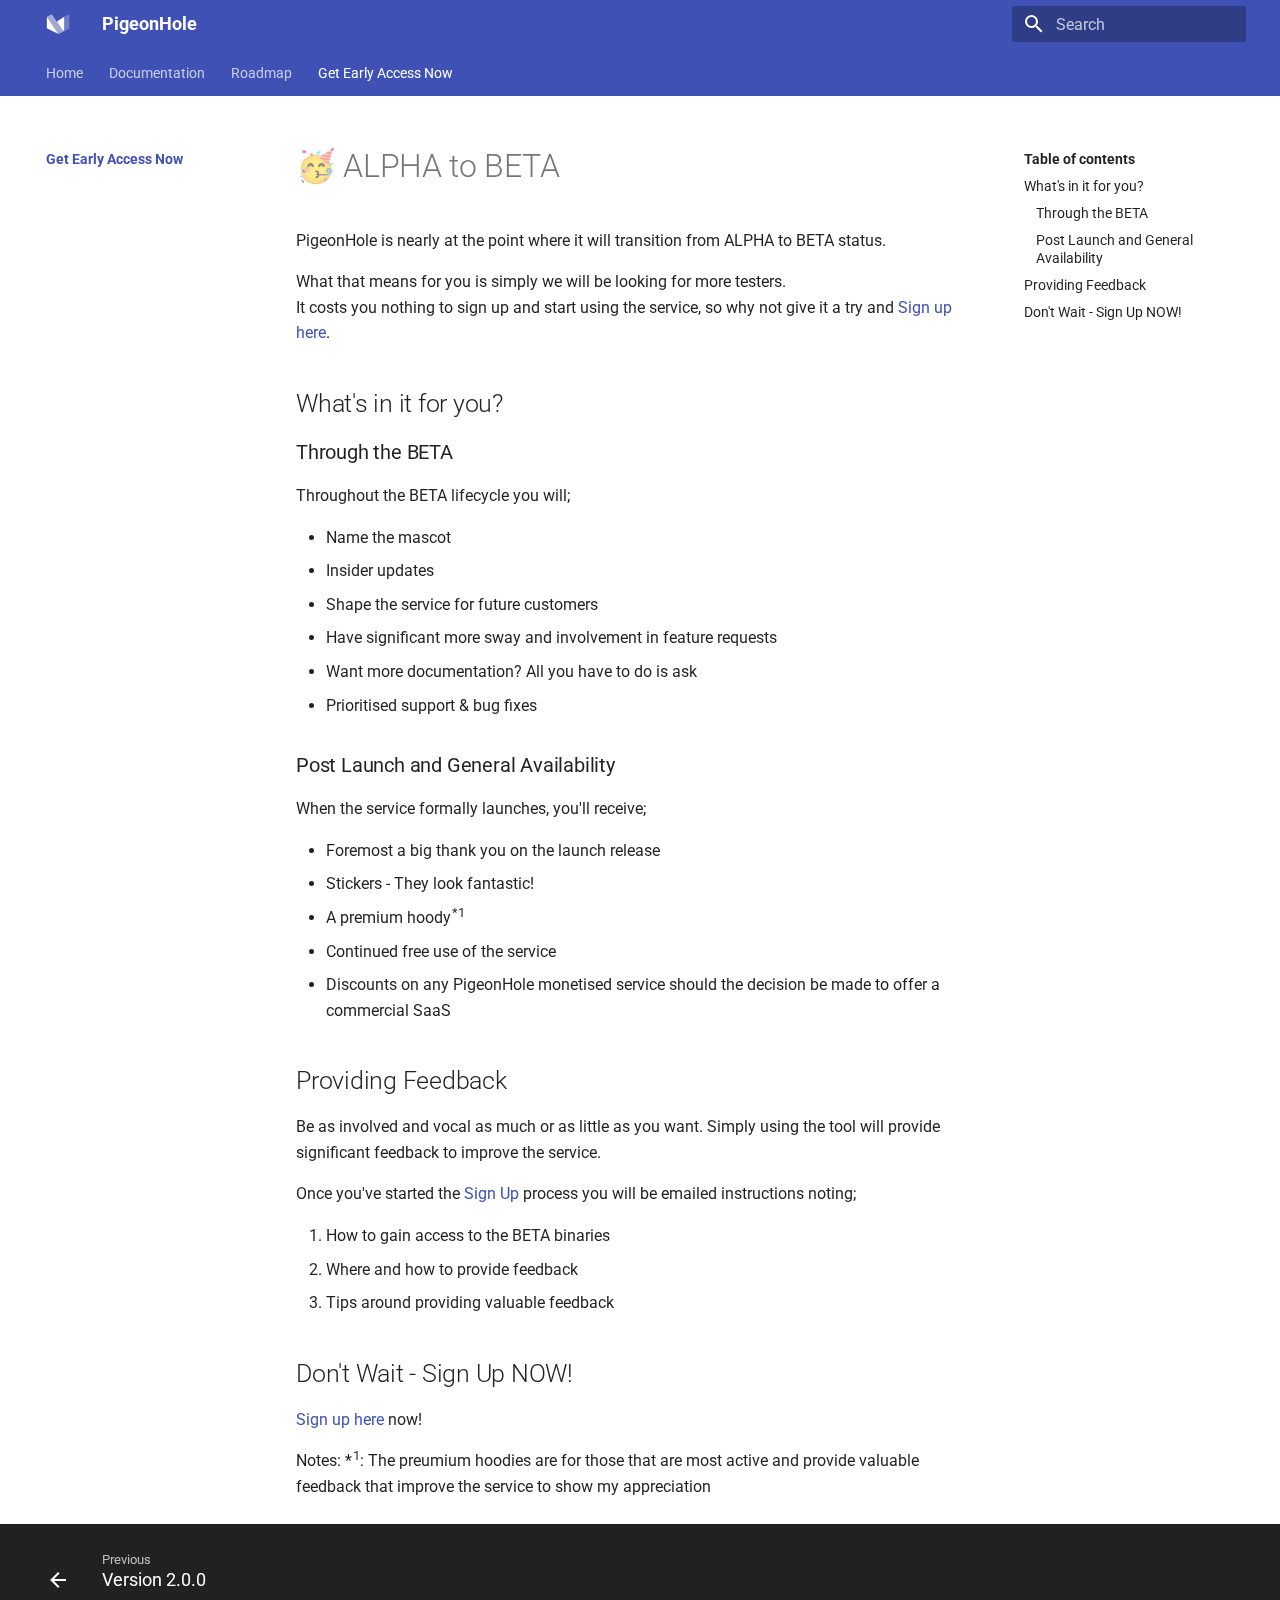
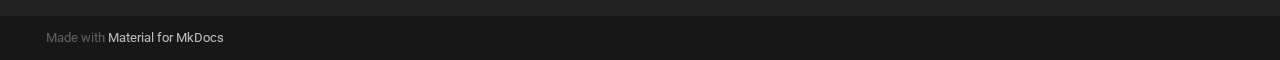
==== docs/earlyaccess/index.html @ 972019fb "make publish" ====
<!doctype html><html lang=en class=no-js> <head><link rel=stylesheet href=https://static.snoweb.io/snowebsvg/dist/css/themes-0.0.129.css><link rel=stylesheet href=https://static.snoweb.io/snowebsvg/dist/css/themesauto-0.0.129.css><meta charset=utf-8><meta name=viewport content="width=device-width,initial-scale=1"><meta name=description content="PigeonHole is a super simple cross-platform command-line tool that sends both files and stdin to your collaborators"><meta name=author content="Plane Sailing"><link href=https://test.pigeono.io/earlyaccess/ rel=canonical><link rel=icon href=../assets/favicon.png><meta name=generator content="mkdocs-1.3.0, mkdocs-material-8.3.5"><title>Get Early Access - PigeonHole</title><link rel=stylesheet href=../assets/stylesheets/main.4a0965b7.min.css><link rel=preconnect href=https://fonts.gstatic.com crossorigin><link rel=stylesheet href="https://fonts.googleapis.com/css?family=Roboto:300,300i,400,400i,700,700i%7CRoboto+Mono:400,400i,700,700i&display=fallback"><style>:root{--md-text-font:"Roboto";--md-code-font:"Roboto Mono"}</style><script>__md_scope=new URL("..",location),__md_get=(e,_=localStorage,t=__md_scope)=>JSON.parse(_.getItem(t.pathname+"."+e)),__md_set=(e,_,t=localStorage,a=__md_scope)=>{try{t.setItem(a.pathname+"."+e,JSON.stringify(_))}catch(e){}}</script><script type=text/javascript>
  window.smartlook||(function(d) {
    var o=smartlook=function(){ o.api.push(arguments)},h=d.getElementsByTagName('head')[0];
    var c=d.createElement('script');o.api=new Array();c.async=true;c.type='text/javascript';
    c.charset='utf-8';c.src='https://web-sdk.smartlook.com/recorder.js';h.appendChild(c);
    })(document);
    smartlook('init', '8b5bb633013332c08c1abd576a83f036fb7fc806', { region: 'eu' });
</script><link rel=stylesheet href=../overrides/assets/stylesheets/main.82a244a8.min.css></head> <body dir=ltr> <script>var palette=__md_get("__palette");if(palette&&"object"==typeof palette.color)for(var key of Object.keys(palette.color))document.body.setAttribute("data-md-color-"+key,palette.color[key])</script> <input class=md-toggle data-md-toggle=drawer type=checkbox id=__drawer autocomplete=off> <input class=md-toggle data-md-toggle=search type=checkbox id=__search autocomplete=off> <label class=md-overlay for=__drawer></label> <div data-md-component=skip> <a href=#alpha-to-beta class=md-skip> Skip to content </a> </div> <div data-md-component=announce> </div> <header class=md-header data-md-component=header> <nav class="md-header__inner md-grid" aria-label=Header> <a href=.. title=PigeonHole class="md-header__button md-logo" aria-label=PigeonHole data-md-component=logo> <svg xmlns=http://www.w3.org/2000/svg viewbox="0 0 89 89"> <path d=M3.136,17.387l0,42.932l42.932,21.467l-42.932,-64.399Z /> <path d=M21.91,8l42.933,64.398l-18.775,9.388l-42.932,-64.399l18.774,-9.387Z style="fill-opacity: 0.5"/> <path d=M67.535,17.387l-27.262,18.156l21.878,32.818l5.384,2.691l0,-53.665Z /> <path d=M67.535,17.387l0,53.666l18.774,-9.388l0,-53.665l-18.774,9.387Z style="fill-opacity: 0.25"/> </svg> </a> <label class="md-header__button md-icon" for=__drawer> <svg xmlns=http://www.w3.org/2000/svg viewbox="0 0 24 24"><path d="M3 6h18v2H3V6m0 5h18v2H3v-2m0 5h18v2H3v-2Z"/></svg> </label> <div class=md-header__title data-md-component=header-title> <div class=md-header__ellipsis> <div class=md-header__topic> <span class=md-ellipsis> PigeonHole </span> </div> <div class=md-header__topic data-md-component=header-topic> <span class=md-ellipsis> Get Early Access </span> </div> </div> </div> <form class=md-header__option data-md-component=palette> </form> <label class="md-header__button md-icon" for=__search> <svg xmlns=http://www.w3.org/2000/svg viewbox="0 0 24 24"><path d="M9.5 3A6.5 6.5 0 0 1 16 9.5c0 1.61-.59 3.09-1.56 4.23l.27.27h.79l5 5-1.5 1.5-5-5v-.79l-.27-.27A6.516 6.516 0 0 1 9.5 16 6.5 6.5 0 0 1 3 9.5 6.5 6.5 0 0 1 9.5 3m0 2C7 5 5 7 5 9.5S7 14 9.5 14 14 12 14 9.5 12 5 9.5 5Z"/></svg> </label> <div class=md-search data-md-component=search role=dialog> <label class=md-search__overlay for=__search></label> <div class=md-search__inner role=search> <form class=md-search__form name=search> <input type=text class=md-search__input name=query aria-label=Search placeholder=Search autocapitalize=off autocorrect=off autocomplete=off spellcheck=false data-md-component=search-query required> <label class="md-search__icon md-icon" for=__search> <svg xmlns=http://www.w3.org/2000/svg viewbox="0 0 24 24"><path d="M9.5 3A6.5 6.5 0 0 1 16 9.5c0 1.61-.59 3.09-1.56 4.23l.27.27h.79l5 5-1.5 1.5-5-5v-.79l-.27-.27A6.516 6.516 0 0 1 9.5 16 6.5 6.5 0 0 1 3 9.5 6.5 6.5 0 0 1 9.5 3m0 2C7 5 5 7 5 9.5S7 14 9.5 14 14 12 14 9.5 12 5 9.5 5Z"/></svg> <svg xmlns=http://www.w3.org/2000/svg viewbox="0 0 24 24"><path d="M20 11v2H8l5.5 5.5-1.42 1.42L4.16 12l7.92-7.92L13.5 5.5 8 11h12Z"/></svg> </label> <nav class=md-search__options aria-label=Search> <a href=javascript:void(0) class="md-search__icon md-icon" aria-label=Share data-clipboard data-clipboard-text data-md-component=search-share tabindex=-1> <svg xmlns=http://www.w3.org/2000/svg viewbox="0 0 24 24"><path d="M18 16.08c-.76 0-1.44.3-1.96.77L8.91 12.7c.05-.23.09-.46.09-.7 0-.24-.04-.47-.09-.7l7.05-4.11c.54.5 1.25.81 2.04.81a3 3 0 0 0 3-3 3 3 0 0 0-3-3 3 3 0 0 0-3 3c0 .24.04.47.09.7L8.04 9.81C7.5 9.31 6.79 9 6 9a3 3 0 0 0-3 3 3 3 0 0 0 3 3c.79 0 1.5-.31 2.04-.81l7.12 4.15c-.05.21-.08.43-.08.66 0 1.61 1.31 2.91 2.92 2.91 1.61 0 2.92-1.3 2.92-2.91A2.92 2.92 0 0 0 18 16.08Z"/></svg> </a> <button type=reset class="md-search__icon md-icon" aria-label=Clear tabindex=-1> <svg xmlns=http://www.w3.org/2000/svg viewbox="0 0 24 24"><path d="M19 6.41 17.59 5 12 10.59 6.41 5 5 6.41 10.59 12 5 17.59 6.41 19 12 13.41 17.59 19 19 17.59 13.41 12 19 6.41Z"/></svg> </button> </nav> <div class=md-search__suggest data-md-component=search-suggest></div> </form> <div class=md-search__output> <div class=md-search__scrollwrap data-md-scrollfix> <div class=md-search-result data-md-component=search-result> <div class=md-search-result__meta> Initializing search </div> <ol class=md-search-result__list></ol> </div> </div> </div> </div> </div> </nav> </header> <div class=md-container data-md-component=container> <nav class=md-tabs aria-label=Tabs data-md-component=tabs> <div class="md-tabs__inner md-grid"> <ul class=md-tabs__list> <li class=md-tabs__item> <a href=.. class=md-tabs__link> Home </a> </li> <li class=md-tabs__item> <a href=../documentation/quick-start/ class=md-tabs__link> Documentation </a> </li> <li class=md-tabs__item> <a href=../roadmap/v1/ class=md-tabs__link> Roadmap </a> </li> <li class=md-tabs__item> <a href=./ class="md-tabs__link md-tabs__link--active"> Get Early Access Now </a> </li> </ul> </div> </nav> <main class=md-main data-md-component=main> <div class="md-main__inner md-grid"> <div class="md-sidebar md-sidebar--primary" data-md-component=sidebar data-md-type=navigation> <div class=md-sidebar__scrollwrap> <div class=md-sidebar__inner> <nav class="md-nav md-nav--primary md-nav--lifted" aria-label=Navigation data-md-level=0> <label class=md-nav__title for=__drawer> <a href=.. title=PigeonHole class="md-nav__button md-logo" aria-label=PigeonHole data-md-component=logo> <svg xmlns=http://www.w3.org/2000/svg viewbox="0 0 89 89"> <path d=M3.136,17.387l0,42.932l42.932,21.467l-42.932,-64.399Z /> <path d=M21.91,8l42.933,64.398l-18.775,9.388l-42.932,-64.399l18.774,-9.387Z style="fill-opacity: 0.5"/> <path d=M67.535,17.387l-27.262,18.156l21.878,32.818l5.384,2.691l0,-53.665Z /> <path d=M67.535,17.387l0,53.666l18.774,-9.388l0,-53.665l-18.774,9.387Z style="fill-opacity: 0.25"/> </svg> </a> PigeonHole </label> <ul class=md-nav__list data-md-scrollfix> <li class=md-nav__item> <a href=.. class=md-nav__link> Home </a> </li> <li class="md-nav__item md-nav__item--nested"> <input class="md-nav__toggle md-toggle" data-md-toggle=__nav_2 type=checkbox id=__nav_2> <label class=md-nav__link for=__nav_2> Documentation <span class="md-nav__icon md-icon"></span> </label> <nav class=md-nav aria-label=Documentation data-md-level=1> <label class=md-nav__title for=__nav_2> <span class="md-nav__icon md-icon"></span> Documentation </label> <ul class=md-nav__list data-md-scrollfix> <li class=md-nav__item> <a href=../documentation/quick-start/ class=md-nav__link> Quick Start & Install </a> </li> <li class="md-nav__item md-nav__item--section md-nav__item--nested"> <input class="md-nav__toggle md-toggle" data-md-toggle=__nav_2_2 type=checkbox id=__nav_2_2> <label class=md-nav__link for=__nav_2_2> Configuration <span class="md-nav__icon md-icon"></span> </label> <nav class=md-nav aria-label=Configuration data-md-level=2> <label class=md-nav__title for=__nav_2_2> <span class="md-nav__icon md-icon"></span> Configuration </label> <ul class=md-nav__list data-md-scrollfix> <li class=md-nav__item> <a href=../documentation/configuration/overview/ class=md-nav__link> Overview </a> </li> </ul> </nav> </li> <li class="md-nav__item md-nav__item--section md-nav__item--nested"> <input class="md-nav__toggle md-toggle" data-md-toggle=__nav_2_3 type=checkbox id=__nav_2_3> <label class=md-nav__link for=__nav_2_3> Security <span class="md-nav__icon md-icon"></span> </label> <nav class=md-nav aria-label=Security data-md-level=2> <label class=md-nav__title for=__nav_2_3> <span class="md-nav__icon md-icon"></span> Security </label> <ul class=md-nav__list data-md-scrollfix> <li class=md-nav__item> <a href=../security/ class=md-nav__link> Security Architecture </a> </li> <li class=md-nav__item> <a href=../documentation/configuration/authentication/ class=md-nav__link> Authentication </a> </li> </ul> </nav> </li> </ul> </nav> </li> <li class="md-nav__item md-nav__item--nested"> <input class="md-nav__toggle md-toggle" data-md-toggle=__nav_3 type=checkbox id=__nav_3> <label class=md-nav__link for=__nav_3> Roadmap <span class="md-nav__icon md-icon"></span> </label> <nav class=md-nav aria-label=Roadmap data-md-level=1> <label class=md-nav__title for=__nav_3> <span class="md-nav__icon md-icon"></span> Roadmap </label> <ul class=md-nav__list data-md-scrollfix> <li class=md-nav__item> <a href=../roadmap/v1/ class=md-nav__link> Version 1.0.0 </a> </li> <li class=md-nav__item> <a href=../roadmap/v2/ class=md-nav__link> Version 2.0.0 </a> </li> </ul> </nav> </li> <li class="md-nav__item md-nav__item--active md-nav__item--nested"> <input class="md-nav__toggle md-toggle" data-md-toggle=__nav_4 type=checkbox id=__nav_4 checked> <div class="md-nav__link md-nav__link--index md-nav__link--active"> <a href=./ >Get Early Access Now</a> </div> <nav class=md-nav aria-label="Get Early Access Now" data-md-level=1> <label class=md-nav__title for=__nav_4> <span class="md-nav__icon md-icon"></span> Get Early Access Now </label> <ul class=md-nav__list data-md-scrollfix> </ul> </nav> </li> </ul> </nav> </div> </div> </div> <div class="md-sidebar md-sidebar--secondary" data-md-component=sidebar data-md-type=toc> <div class=md-sidebar__scrollwrap> <div class=md-sidebar__inner> <nav class="md-nav md-nav--secondary" aria-label="Table of contents"> <label class=md-nav__title for=__toc> <span class="md-nav__icon md-icon"></span> Table of contents </label> <ul class=md-nav__list data-md-component=toc data-md-scrollfix> <li class=md-nav__item> <a href=#whats-in-it-for-you class=md-nav__link> What's in it for you? </a> <nav class=md-nav aria-label="What's in it for you?"> <ul class=md-nav__list> <li class=md-nav__item> <a href=#through-the-beta class=md-nav__link> Through the BETA </a> </li> <li class=md-nav__item> <a href=#post-launch-and-general-availability class=md-nav__link> Post Launch and General Availability </a> </li> </ul> </nav> </li> <li class=md-nav__item> <a href=#providing-feedback class=md-nav__link> Providing Feedback </a> </li> <li class=md-nav__item> <a href=#dont-wait-sign-up-now class=md-nav__link> Don't Wait - Sign Up NOW! </a> </li> </ul> </nav> </div> </div> </div> <div class=md-content data-md-component=content> <article class="md-content__inner md-typeset"> <h1 id=alpha-to-beta>🥳 ALPHA to BETA<a class=headerlink href=#alpha-to-beta title="Permanent link">&para;</a></h1> <p>PigeonHole is nearly at the point where it will transition from ALPHA to BETA status.</p> <p>What that means for you is simply we will be looking for more testers. <br> It costs you nothing to sign up and start using the service, so why not give it a try and <a href=/earlyaccess/signup>Sign up here</a>.</p> <h2 id=whats-in-it-for-you>What's in it for you?<a class=headerlink href=#whats-in-it-for-you title="Permanent link">&para;</a></h2> <h3 id=through-the-beta>Through the BETA<a class=headerlink href=#through-the-beta title="Permanent link">&para;</a></h3> <p>Throughout the BETA lifecycle you will;</p> <ul> <li>Name the mascot</li> <li>Insider updates</li> <li>Shape the service for future customers</li> <li>Have significant more sway and involvement in feature requests</li> <li>Want more documentation? All you have to do is ask</li> <li>Prioritised support &amp; bug fixes</li> </ul> <h3 id=post-launch-and-general-availability>Post Launch and General Availability<a class=headerlink href=#post-launch-and-general-availability title="Permanent link">&para;</a></h3> <p>When the service formally launches, you'll receive;</p> <ul> <li>Foremost a big thank you on the launch release</li> <li>Stickers - They look fantastic!</li> <li>A premium hoody<sup>*1</sup></li> <li>Continued free use of the service</li> <li>Discounts on any PigeonHole monetised service should the decision be made to offer a commercial SaaS</li> </ul> <h2 id=providing-feedback>Providing Feedback<a class=headerlink href=#providing-feedback title="Permanent link">&para;</a></h2> <p>Be as involved and vocal as much or as little as you want. Simply using the tool will provide significant feedback to improve the service.</p> <p>Once you've started the <a href=/earlyaccess/signup>Sign Up</a> process you will be emailed instructions noting;</p> <ol> <li>How to gain access to the BETA binaries</li> <li>Where and how to provide feedback</li> <li>Tips around providing valuable feedback</li> </ol> <h2 id=dont-wait-sign-up-now>Don't Wait - Sign Up NOW!<a class=headerlink href=#dont-wait-sign-up-now title="Permanent link">&para;</a></h2> <p><a href=/earlyaccess/signup>Sign up here</a> now!</p> <p>Notes: *<sup>1</sup>: The preumium hoodies are for those that are most active and provide valuable feedback that improve the service to show my appreciation</p> </article> </div> </div> <a href=# class="md-top md-icon" data-md-component=top hidden> <svg xmlns=http://www.w3.org/2000/svg viewbox="0 0 24 24"><path d="M13 20h-2V8l-5.5 5.5-1.42-1.42L12 4.16l7.92 7.92-1.42 1.42L13 8v12Z"/></svg> Back to top </a> </main> <footer class=md-footer> <nav class="md-footer__inner md-grid" aria-label=Footer> <a href=../roadmap/v2/ class="md-footer__link md-footer__link--prev" aria-label="Previous: Version 2.0.0" rel=prev> <div class="md-footer__button md-icon"> <svg xmlns=http://www.w3.org/2000/svg viewbox="0 0 24 24"><path d="M20 11v2H8l5.5 5.5-1.42 1.42L4.16 12l7.92-7.92L13.5 5.5 8 11h12Z"/></svg> </div> <div class=md-footer__title> <div class=md-ellipsis> <span class=md-footer__direction> Previous </span> Version 2.0.0 </div> </div> </a> </nav> <div class="md-footer-meta md-typeset"> <div class="md-footer-meta__inner md-grid"> <div class=md-copyright> Made with <a href=https://squidfunk.github.io/mkdocs-material/ target=_blank rel=noopener> Material for MkDocs </a> </div> </div> </div> </footer> </div> <div class=md-dialog data-md-component=dialog> <div class="md-dialog__inner md-typeset"></div> </div> <script id=__config type=application/json>{"base": "..", "features": ["content.code.annotate", "content.tooltips", "navigation.indexes", "navigation.sections", "navigation.tabs", "navigation.top", "navigation.tracking", "search.highlight", "search.share", "search.suggest", "toc.follow"], "search": "../assets/javascripts/workers/search.85cb4492.min.js", "translations": {"clipboard.copied": "Copied to clipboard", "clipboard.copy": "Copy to clipboard", "search.config.lang": "en", "search.config.pipeline": "trimmer, stopWordFilter", "search.config.separator": "[\\s\\-]+", "search.placeholder": "Search", "search.result.more.one": "1 more on this page", "search.result.more.other": "# more on this page", "search.result.none": "No matching documents", "search.result.one": "1 matching document", "search.result.other": "# matching documents", "search.result.placeholder": "Type to start searching", "search.result.term.missing": "Missing", "select.version.title": "Select version"}}</script> <script src=../assets/javascripts/bundle.431f3d41.min.js></script> <script src=../overrides/assets/javascripts/bundle.1ff6d521.min.js></script> </body> </html>
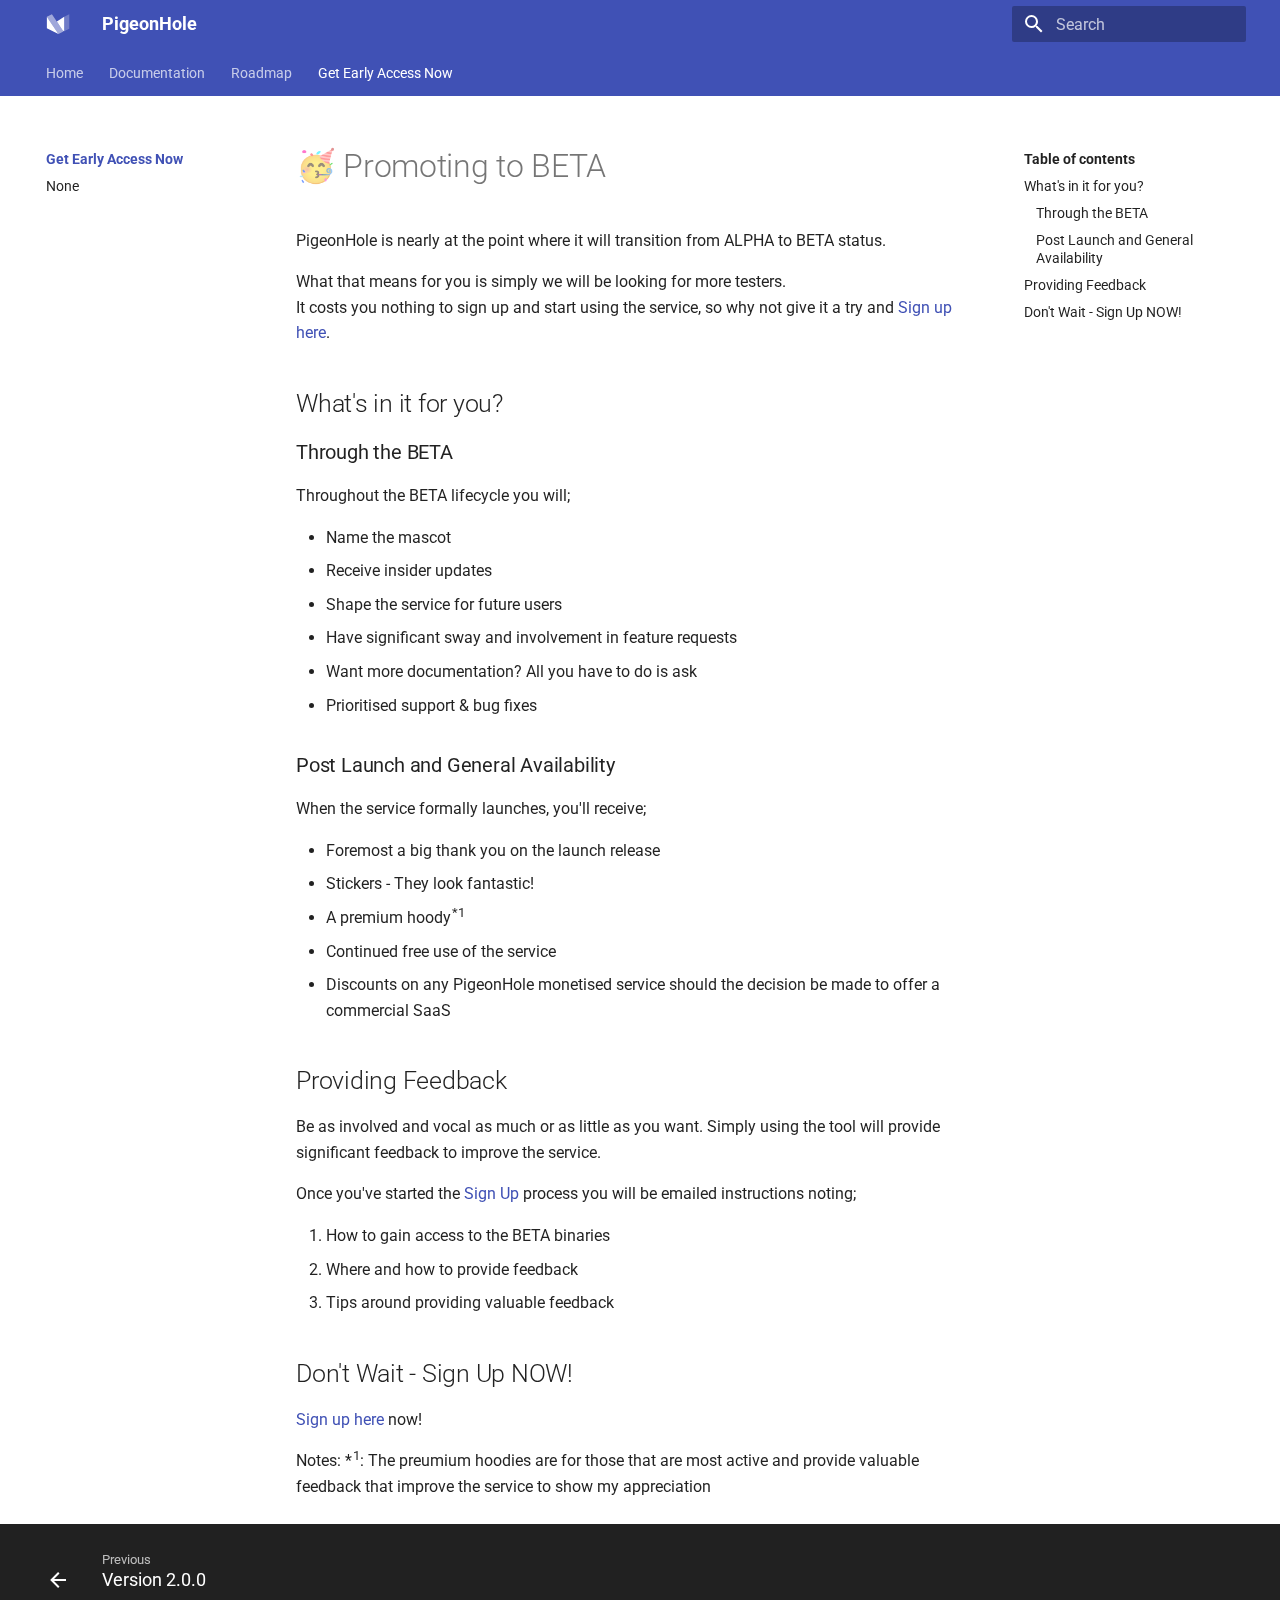
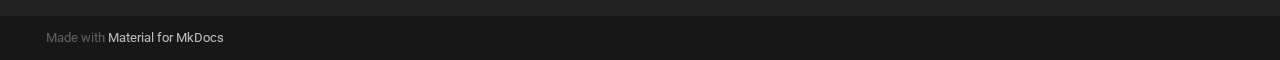
==== commit 255f5feb: "make publish" ====
--- a/docs/earlyaccess/index.html
+++ b/docs/earlyaccess/index.html
@@ -5,4 +5,4 @@
     c.charset='utf-8';c.src='https://web-sdk.smartlook.com/recorder.js';h.appendChild(c);
     })(document);
     smartlook('init', '8b5bb633013332c08c1abd576a83f036fb7fc806', { region: 'eu' });
-</script><link rel=stylesheet href=../overrides/assets/stylesheets/main.82a244a8.min.css></head> <body dir=ltr> <script>var palette=__md_get("__palette");if(palette&&"object"==typeof palette.color)for(var key of Object.keys(palette.color))document.body.setAttribute("data-md-color-"+key,palette.color[key])</script> <input class=md-toggle data-md-toggle=drawer type=checkbox id=__drawer autocomplete=off> <input class=md-toggle data-md-toggle=search type=checkbox id=__search autocomplete=off> <label class=md-overlay for=__drawer></label> <div data-md-component=skip> <a href=#alpha-to-beta class=md-skip> Skip to content </a> </div> <div data-md-component=announce> </div> <header class=md-header data-md-component=header> <nav class="md-header__inner md-grid" aria-label=Header> <a href=.. title=PigeonHole class="md-header__button md-logo" aria-label=PigeonHole data-md-component=logo> <svg xmlns=http://www.w3.org/2000/svg viewbox="0 0 89 89"> <path d=M3.136,17.387l0,42.932l42.932,21.467l-42.932,-64.399Z /> <path d=M21.91,8l42.933,64.398l-18.775,9.388l-42.932,-64.399l18.774,-9.387Z style="fill-opacity: 0.5"/> <path d=M67.535,17.387l-27.262,18.156l21.878,32.818l5.384,2.691l0,-53.665Z /> <path d=M67.535,17.387l0,53.666l18.774,-9.388l0,-53.665l-18.774,9.387Z style="fill-opacity: 0.25"/> </svg> </a> <label class="md-header__button md-icon" for=__drawer> <svg xmlns=http://www.w3.org/2000/svg viewbox="0 0 24 24"><path d="M3 6h18v2H3V6m0 5h18v2H3v-2m0 5h18v2H3v-2Z"/></svg> </label> <div class=md-header__title data-md-component=header-title> <div class=md-header__ellipsis> <div class=md-header__topic> <span class=md-ellipsis> PigeonHole </span> </div> <div class=md-header__topic data-md-component=header-topic> <span class=md-ellipsis> Get Early Access </span> </div> </div> </div> <form class=md-header__option data-md-component=palette> </form> <label class="md-header__button md-icon" for=__search> <svg xmlns=http://www.w3.org/2000/svg viewbox="0 0 24 24"><path d="M9.5 3A6.5 6.5 0 0 1 16 9.5c0 1.61-.59 3.09-1.56 4.23l.27.27h.79l5 5-1.5 1.5-5-5v-.79l-.27-.27A6.516 6.516 0 0 1 9.5 16 6.5 6.5 0 0 1 3 9.5 6.5 6.5 0 0 1 9.5 3m0 2C7 5 5 7 5 9.5S7 14 9.5 14 14 12 14 9.5 12 5 9.5 5Z"/></svg> </label> <div class=md-search data-md-component=search role=dialog> <label class=md-search__overlay for=__search></label> <div class=md-search__inner role=search> <form class=md-search__form name=search> <input type=text class=md-search__input name=query aria-label=Search placeholder=Search autocapitalize=off autocorrect=off autocomplete=off spellcheck=false data-md-component=search-query required> <label class="md-search__icon md-icon" for=__search> <svg xmlns=http://www.w3.org/2000/svg viewbox="0 0 24 24"><path d="M9.5 3A6.5 6.5 0 0 1 16 9.5c0 1.61-.59 3.09-1.56 4.23l.27.27h.79l5 5-1.5 1.5-5-5v-.79l-.27-.27A6.516 6.516 0 0 1 9.5 16 6.5 6.5 0 0 1 3 9.5 6.5 6.5 0 0 1 9.5 3m0 2C7 5 5 7 5 9.5S7 14 9.5 14 14 12 14 9.5 12 5 9.5 5Z"/></svg> <svg xmlns=http://www.w3.org/2000/svg viewbox="0 0 24 24"><path d="M20 11v2H8l5.5 5.5-1.42 1.42L4.16 12l7.92-7.92L13.5 5.5 8 11h12Z"/></svg> </label> <nav class=md-search__options aria-label=Search> <a href=javascript:void(0) class="md-search__icon md-icon" aria-label=Share data-clipboard data-clipboard-text data-md-component=search-share tabindex=-1> <svg xmlns=http://www.w3.org/2000/svg viewbox="0 0 24 24"><path d="M18 16.08c-.76 0-1.44.3-1.96.77L8.91 12.7c.05-.23.09-.46.09-.7 0-.24-.04-.47-.09-.7l7.05-4.11c.54.5 1.25.81 2.04.81a3 3 0 0 0 3-3 3 3 0 0 0-3-3 3 3 0 0 0-3 3c0 .24.04.47.09.7L8.04 9.81C7.5 9.31 6.79 9 6 9a3 3 0 0 0-3 3 3 3 0 0 0 3 3c.79 0 1.5-.31 2.04-.81l7.12 4.15c-.05.21-.08.43-.08.66 0 1.61 1.31 2.91 2.92 2.91 1.61 0 2.92-1.3 2.92-2.91A2.92 2.92 0 0 0 18 16.08Z"/></svg> </a> <button type=reset class="md-search__icon md-icon" aria-label=Clear tabindex=-1> <svg xmlns=http://www.w3.org/2000/svg viewbox="0 0 24 24"><path d="M19 6.41 17.59 5 12 10.59 6.41 5 5 6.41 10.59 12 5 17.59 6.41 19 12 13.41 17.59 19 19 17.59 13.41 12 19 6.41Z"/></svg> </button> </nav> <div class=md-search__suggest data-md-component=search-suggest></div> </form> <div class=md-search__output> <div class=md-search__scrollwrap data-md-scrollfix> <div class=md-search-result data-md-component=search-result> <div class=md-search-result__meta> Initializing search </div> <ol class=md-search-result__list></ol> </div> </div> </div> </div> </div> </nav> </header> <div class=md-container data-md-component=container> <nav class=md-tabs aria-label=Tabs data-md-component=tabs> <div class="md-tabs__inner md-grid"> <ul class=md-tabs__list> <li class=md-tabs__item> <a href=.. class=md-tabs__link> Home </a> </li> <li class=md-tabs__item> <a href=../documentation/quick-start/ class=md-tabs__link> Documentation </a> </li> <li class=md-tabs__item> <a href=../roadmap/v1/ class=md-tabs__link> Roadmap </a> </li> <li class=md-tabs__item> <a href=./ class="md-tabs__link md-tabs__link--active"> Get Early Access Now </a> </li> </ul> </div> </nav> <main class=md-main data-md-component=main> <div class="md-main__inner md-grid"> <div class="md-sidebar md-sidebar--primary" data-md-component=sidebar data-md-type=navigation> <div class=md-sidebar__scrollwrap> <div class=md-sidebar__inner> <nav class="md-nav md-nav--primary md-nav--lifted" aria-label=Navigation data-md-level=0> <label class=md-nav__title for=__drawer> <a href=.. title=PigeonHole class="md-nav__button md-logo" aria-label=PigeonHole data-md-component=logo> <svg xmlns=http://www.w3.org/2000/svg viewbox="0 0 89 89"> <path d=M3.136,17.387l0,42.932l42.932,21.467l-42.932,-64.399Z /> <path d=M21.91,8l42.933,64.398l-18.775,9.388l-42.932,-64.399l18.774,-9.387Z style="fill-opacity: 0.5"/> <path d=M67.535,17.387l-27.262,18.156l21.878,32.818l5.384,2.691l0,-53.665Z /> <path d=M67.535,17.387l0,53.666l18.774,-9.388l0,-53.665l-18.774,9.387Z style="fill-opacity: 0.25"/> </svg> </a> PigeonHole </label> <ul class=md-nav__list data-md-scrollfix> <li class=md-nav__item> <a href=.. class=md-nav__link> Home </a> </li> <li class="md-nav__item md-nav__item--nested"> <input class="md-nav__toggle md-toggle" data-md-toggle=__nav_2 type=checkbox id=__nav_2> <label class=md-nav__link for=__nav_2> Documentation <span class="md-nav__icon md-icon"></span> </label> <nav class=md-nav aria-label=Documentation data-md-level=1> <label class=md-nav__title for=__nav_2> <span class="md-nav__icon md-icon"></span> Documentation </label> <ul class=md-nav__list data-md-scrollfix> <li class=md-nav__item> <a href=../documentation/quick-start/ class=md-nav__link> Quick Start & Install </a> </li> <li class="md-nav__item md-nav__item--section md-nav__item--nested"> <input class="md-nav__toggle md-toggle" data-md-toggle=__nav_2_2 type=checkbox id=__nav_2_2> <label class=md-nav__link for=__nav_2_2> Configuration <span class="md-nav__icon md-icon"></span> </label> <nav class=md-nav aria-label=Configuration data-md-level=2> <label class=md-nav__title for=__nav_2_2> <span class="md-nav__icon md-icon"></span> Configuration </label> <ul class=md-nav__list data-md-scrollfix> <li class=md-nav__item> <a href=../documentation/configuration/overview/ class=md-nav__link> Overview </a> </li> </ul> </nav> </li> <li class="md-nav__item md-nav__item--section md-nav__item--nested"> <input class="md-nav__toggle md-toggle" data-md-toggle=__nav_2_3 type=checkbox id=__nav_2_3> <label class=md-nav__link for=__nav_2_3> Security <span class="md-nav__icon md-icon"></span> </label> <nav class=md-nav aria-label=Security data-md-level=2> <label class=md-nav__title for=__nav_2_3> <span class="md-nav__icon md-icon"></span> Security </label> <ul class=md-nav__list data-md-scrollfix> <li class=md-nav__item> <a href=../security/ class=md-nav__link> Security Architecture </a> </li> <li class=md-nav__item> <a href=../documentation/configuration/authentication/ class=md-nav__link> Authentication </a> </li> </ul> </nav> </li> </ul> </nav> </li> <li class="md-nav__item md-nav__item--nested"> <input class="md-nav__toggle md-toggle" data-md-toggle=__nav_3 type=checkbox id=__nav_3> <label class=md-nav__link for=__nav_3> Roadmap <span class="md-nav__icon md-icon"></span> </label> <nav class=md-nav aria-label=Roadmap data-md-level=1> <label class=md-nav__title for=__nav_3> <span class="md-nav__icon md-icon"></span> Roadmap </label> <ul class=md-nav__list data-md-scrollfix> <li class=md-nav__item> <a href=../roadmap/v1/ class=md-nav__link> Version 1.0.0 </a> </li> <li class=md-nav__item> <a href=../roadmap/v2/ class=md-nav__link> Version 2.0.0 </a> </li> </ul> </nav> </li> <li class="md-nav__item md-nav__item--active md-nav__item--nested"> <input class="md-nav__toggle md-toggle" data-md-toggle=__nav_4 type=checkbox id=__nav_4 checked> <div class="md-nav__link md-nav__link--index md-nav__link--active"> <a href=./ >Get Early Access Now</a> </div> <nav class=md-nav aria-label="Get Early Access Now" data-md-level=1> <label class=md-nav__title for=__nav_4> <span class="md-nav__icon md-icon"></span> Get Early Access Now </label> <ul class=md-nav__list data-md-scrollfix> </ul> </nav> </li> </ul> </nav> </div> </div> </div> <div class="md-sidebar md-sidebar--secondary" data-md-component=sidebar data-md-type=toc> <div class=md-sidebar__scrollwrap> <div class=md-sidebar__inner> <nav class="md-nav md-nav--secondary" aria-label="Table of contents"> <label class=md-nav__title for=__toc> <span class="md-nav__icon md-icon"></span> Table of contents </label> <ul class=md-nav__list data-md-component=toc data-md-scrollfix> <li class=md-nav__item> <a href=#whats-in-it-for-you class=md-nav__link> What's in it for you? </a> <nav class=md-nav aria-label="What's in it for you?"> <ul class=md-nav__list> <li class=md-nav__item> <a href=#through-the-beta class=md-nav__link> Through the BETA </a> </li> <li class=md-nav__item> <a href=#post-launch-and-general-availability class=md-nav__link> Post Launch and General Availability </a> </li> </ul> </nav> </li> <li class=md-nav__item> <a href=#providing-feedback class=md-nav__link> Providing Feedback </a> </li> <li class=md-nav__item> <a href=#dont-wait-sign-up-now class=md-nav__link> Don't Wait - Sign Up NOW! </a> </li> </ul> </nav> </div> </div> </div> <div class=md-content data-md-component=content> <article class="md-content__inner md-typeset"> <h1 id=alpha-to-beta>🥳 ALPHA to BETA<a class=headerlink href=#alpha-to-beta title="Permanent link">&para;</a></h1> <p>PigeonHole is nearly at the point where it will transition from ALPHA to BETA status.</p> <p>What that means for you is simply we will be looking for more testers. <br> It costs you nothing to sign up and start using the service, so why not give it a try and <a href=/earlyaccess/signup>Sign up here</a>.</p> <h2 id=whats-in-it-for-you>What's in it for you?<a class=headerlink href=#whats-in-it-for-you title="Permanent link">&para;</a></h2> <h3 id=through-the-beta>Through the BETA<a class=headerlink href=#through-the-beta title="Permanent link">&para;</a></h3> <p>Throughout the BETA lifecycle you will;</p> <ul> <li>Name the mascot</li> <li>Insider updates</li> <li>Shape the service for future customers</li> <li>Have significant more sway and involvement in feature requests</li> <li>Want more documentation? All you have to do is ask</li> <li>Prioritised support &amp; bug fixes</li> </ul> <h3 id=post-launch-and-general-availability>Post Launch and General Availability<a class=headerlink href=#post-launch-and-general-availability title="Permanent link">&para;</a></h3> <p>When the service formally launches, you'll receive;</p> <ul> <li>Foremost a big thank you on the launch release</li> <li>Stickers - They look fantastic!</li> <li>A premium hoody<sup>*1</sup></li> <li>Continued free use of the service</li> <li>Discounts on any PigeonHole monetised service should the decision be made to offer a commercial SaaS</li> </ul> <h2 id=providing-feedback>Providing Feedback<a class=headerlink href=#providing-feedback title="Permanent link">&para;</a></h2> <p>Be as involved and vocal as much or as little as you want. Simply using the tool will provide significant feedback to improve the service.</p> <p>Once you've started the <a href=/earlyaccess/signup>Sign Up</a> process you will be emailed instructions noting;</p> <ol> <li>How to gain access to the BETA binaries</li> <li>Where and how to provide feedback</li> <li>Tips around providing valuable feedback</li> </ol> <h2 id=dont-wait-sign-up-now>Don't Wait - Sign Up NOW!<a class=headerlink href=#dont-wait-sign-up-now title="Permanent link">&para;</a></h2> <p><a href=/earlyaccess/signup>Sign up here</a> now!</p> <p>Notes: *<sup>1</sup>: The preumium hoodies are for those that are most active and provide valuable feedback that improve the service to show my appreciation</p> </article> </div> </div> <a href=# class="md-top md-icon" data-md-component=top hidden> <svg xmlns=http://www.w3.org/2000/svg viewbox="0 0 24 24"><path d="M13 20h-2V8l-5.5 5.5-1.42-1.42L12 4.16l7.92 7.92-1.42 1.42L13 8v12Z"/></svg> Back to top </a> </main> <footer class=md-footer> <nav class="md-footer__inner md-grid" aria-label=Footer> <a href=../roadmap/v2/ class="md-footer__link md-footer__link--prev" aria-label="Previous: Version 2.0.0" rel=prev> <div class="md-footer__button md-icon"> <svg xmlns=http://www.w3.org/2000/svg viewbox="0 0 24 24"><path d="M20 11v2H8l5.5 5.5-1.42 1.42L4.16 12l7.92-7.92L13.5 5.5 8 11h12Z"/></svg> </div> <div class=md-footer__title> <div class=md-ellipsis> <span class=md-footer__direction> Previous </span> Version 2.0.0 </div> </div> </a> </nav> <div class="md-footer-meta md-typeset"> <div class="md-footer-meta__inner md-grid"> <div class=md-copyright> Made with <a href=https://squidfunk.github.io/mkdocs-material/ target=_blank rel=noopener> Material for MkDocs </a> </div> </div> </div> </footer> </div> <div class=md-dialog data-md-component=dialog> <div class="md-dialog__inner md-typeset"></div> </div> <script id=__config type=application/json>{"base": "..", "features": ["content.code.annotate", "content.tooltips", "navigation.indexes", "navigation.sections", "navigation.tabs", "navigation.top", "navigation.tracking", "search.highlight", "search.share", "search.suggest", "toc.follow"], "search": "../assets/javascripts/workers/search.85cb4492.min.js", "translations": {"clipboard.copied": "Copied to clipboard", "clipboard.copy": "Copy to clipboard", "search.config.lang": "en", "search.config.pipeline": "trimmer, stopWordFilter", "search.config.separator": "[\\s\\-]+", "search.placeholder": "Search", "search.result.more.one": "1 more on this page", "search.result.more.other": "# more on this page", "search.result.none": "No matching documents", "search.result.one": "1 matching document", "search.result.other": "# matching documents", "search.result.placeholder": "Type to start searching", "search.result.term.missing": "Missing", "select.version.title": "Select version"}}</script> <script src=../assets/javascripts/bundle.431f3d41.min.js></script> <script src=../overrides/assets/javascripts/bundle.1ff6d521.min.js></script> </body> </html>+</script><link rel=stylesheet href=../overrides/assets/stylesheets/main.82a244a8.min.css></head> <body dir=ltr> <script>var palette=__md_get("__palette");if(palette&&"object"==typeof palette.color)for(var key of Object.keys(palette.color))document.body.setAttribute("data-md-color-"+key,palette.color[key])</script> <input class=md-toggle data-md-toggle=drawer type=checkbox id=__drawer autocomplete=off> <input class=md-toggle data-md-toggle=search type=checkbox id=__search autocomplete=off> <label class=md-overlay for=__drawer></label> <div data-md-component=skip> <a href=#promoting-to-beta class=md-skip> Skip to content </a> </div> <div data-md-component=announce> </div> <header class=md-header data-md-component=header> <nav class="md-header__inner md-grid" aria-label=Header> <a href=.. title=PigeonHole class="md-header__button md-logo" aria-label=PigeonHole data-md-component=logo> <svg xmlns=http://www.w3.org/2000/svg viewbox="0 0 89 89"> <path d=M3.136,17.387l0,42.932l42.932,21.467l-42.932,-64.399Z /> <path d=M21.91,8l42.933,64.398l-18.775,9.388l-42.932,-64.399l18.774,-9.387Z style="fill-opacity: 0.5"/> <path d=M67.535,17.387l-27.262,18.156l21.878,32.818l5.384,2.691l0,-53.665Z /> <path d=M67.535,17.387l0,53.666l18.774,-9.388l0,-53.665l-18.774,9.387Z style="fill-opacity: 0.25"/> </svg> </a> <label class="md-header__button md-icon" for=__drawer> <svg xmlns=http://www.w3.org/2000/svg viewbox="0 0 24 24"><path d="M3 6h18v2H3V6m0 5h18v2H3v-2m0 5h18v2H3v-2Z"/></svg> </label> <div class=md-header__title data-md-component=header-title> <div class=md-header__ellipsis> <div class=md-header__topic> <span class=md-ellipsis> PigeonHole </span> </div> <div class=md-header__topic data-md-component=header-topic> <span class=md-ellipsis> Get Early Access </span> </div> </div> </div> <form class=md-header__option data-md-component=palette> </form> <label class="md-header__button md-icon" for=__search> <svg xmlns=http://www.w3.org/2000/svg viewbox="0 0 24 24"><path d="M9.5 3A6.5 6.5 0 0 1 16 9.5c0 1.61-.59 3.09-1.56 4.23l.27.27h.79l5 5-1.5 1.5-5-5v-.79l-.27-.27A6.516 6.516 0 0 1 9.5 16 6.5 6.5 0 0 1 3 9.5 6.5 6.5 0 0 1 9.5 3m0 2C7 5 5 7 5 9.5S7 14 9.5 14 14 12 14 9.5 12 5 9.5 5Z"/></svg> </label> <div class=md-search data-md-component=search role=dialog> <label class=md-search__overlay for=__search></label> <div class=md-search__inner role=search> <form class=md-search__form name=search> <input type=text class=md-search__input name=query aria-label=Search placeholder=Search autocapitalize=off autocorrect=off autocomplete=off spellcheck=false data-md-component=search-query required> <label class="md-search__icon md-icon" for=__search> <svg xmlns=http://www.w3.org/2000/svg viewbox="0 0 24 24"><path d="M9.5 3A6.5 6.5 0 0 1 16 9.5c0 1.61-.59 3.09-1.56 4.23l.27.27h.79l5 5-1.5 1.5-5-5v-.79l-.27-.27A6.516 6.516 0 0 1 9.5 16 6.5 6.5 0 0 1 3 9.5 6.5 6.5 0 0 1 9.5 3m0 2C7 5 5 7 5 9.5S7 14 9.5 14 14 12 14 9.5 12 5 9.5 5Z"/></svg> <svg xmlns=http://www.w3.org/2000/svg viewbox="0 0 24 24"><path d="M20 11v2H8l5.5 5.5-1.42 1.42L4.16 12l7.92-7.92L13.5 5.5 8 11h12Z"/></svg> </label> <nav class=md-search__options aria-label=Search> <a href=javascript:void(0) class="md-search__icon md-icon" aria-label=Share data-clipboard data-clipboard-text data-md-component=search-share tabindex=-1> <svg xmlns=http://www.w3.org/2000/svg viewbox="0 0 24 24"><path d="M18 16.08c-.76 0-1.44.3-1.96.77L8.91 12.7c.05-.23.09-.46.09-.7 0-.24-.04-.47-.09-.7l7.05-4.11c.54.5 1.25.81 2.04.81a3 3 0 0 0 3-3 3 3 0 0 0-3-3 3 3 0 0 0-3 3c0 .24.04.47.09.7L8.04 9.81C7.5 9.31 6.79 9 6 9a3 3 0 0 0-3 3 3 3 0 0 0 3 3c.79 0 1.5-.31 2.04-.81l7.12 4.15c-.05.21-.08.43-.08.66 0 1.61 1.31 2.91 2.92 2.91 1.61 0 2.92-1.3 2.92-2.91A2.92 2.92 0 0 0 18 16.08Z"/></svg> </a> <button type=reset class="md-search__icon md-icon" aria-label=Clear tabindex=-1> <svg xmlns=http://www.w3.org/2000/svg viewbox="0 0 24 24"><path d="M19 6.41 17.59 5 12 10.59 6.41 5 5 6.41 10.59 12 5 17.59 6.41 19 12 13.41 17.59 19 19 17.59 13.41 12 19 6.41Z"/></svg> </button> </nav> <div class=md-search__suggest data-md-component=search-suggest></div> </form> <div class=md-search__output> <div class=md-search__scrollwrap data-md-scrollfix> <div class=md-search-result data-md-component=search-result> <div class=md-search-result__meta> Initializing search </div> <ol class=md-search-result__list></ol> </div> </div> </div> </div> </div> </nav> </header> <div class=md-container data-md-component=container> <nav class=md-tabs aria-label=Tabs data-md-component=tabs> <div class="md-tabs__inner md-grid"> <ul class=md-tabs__list> <li class=md-tabs__item> <a href=.. class=md-tabs__link> Home </a> </li> <li class=md-tabs__item> <a href=../documentation/quick-start/ class=md-tabs__link> Documentation </a> </li> <li class=md-tabs__item> <a href=../roadmap/v1/ class=md-tabs__link> Roadmap </a> </li> <li class=md-tabs__item> <a href=./ class="md-tabs__link md-tabs__link--active"> Get Early Access Now </a> </li> </ul> </div> </nav> <main class=md-main data-md-component=main> <div class="md-main__inner md-grid"> <div class="md-sidebar md-sidebar--primary" data-md-component=sidebar data-md-type=navigation> <div class=md-sidebar__scrollwrap> <div class=md-sidebar__inner> <nav class="md-nav md-nav--primary md-nav--lifted" aria-label=Navigation data-md-level=0> <label class=md-nav__title for=__drawer> <a href=.. title=PigeonHole class="md-nav__button md-logo" aria-label=PigeonHole data-md-component=logo> <svg xmlns=http://www.w3.org/2000/svg viewbox="0 0 89 89"> <path d=M3.136,17.387l0,42.932l42.932,21.467l-42.932,-64.399Z /> <path d=M21.91,8l42.933,64.398l-18.775,9.388l-42.932,-64.399l18.774,-9.387Z style="fill-opacity: 0.5"/> <path d=M67.535,17.387l-27.262,18.156l21.878,32.818l5.384,2.691l0,-53.665Z /> <path d=M67.535,17.387l0,53.666l18.774,-9.388l0,-53.665l-18.774,9.387Z style="fill-opacity: 0.25"/> </svg> </a> PigeonHole </label> <ul class=md-nav__list data-md-scrollfix> <li class=md-nav__item> <a href=.. class=md-nav__link> Home </a> </li> <li class="md-nav__item md-nav__item--nested"> <input class="md-nav__toggle md-toggle" data-md-toggle=__nav_2 type=checkbox id=__nav_2> <label class=md-nav__link for=__nav_2> Documentation <span class="md-nav__icon md-icon"></span> </label> <nav class=md-nav aria-label=Documentation data-md-level=1> <label class=md-nav__title for=__nav_2> <span class="md-nav__icon md-icon"></span> Documentation </label> <ul class=md-nav__list data-md-scrollfix> <li class=md-nav__item> <a href=../documentation/quick-start/ class=md-nav__link> Quick Start & Install </a> </li> <li class="md-nav__item md-nav__item--section md-nav__item--nested"> <input class="md-nav__toggle md-toggle" data-md-toggle=__nav_2_2 type=checkbox id=__nav_2_2> <label class=md-nav__link for=__nav_2_2> Configuration <span class="md-nav__icon md-icon"></span> </label> <nav class=md-nav aria-label=Configuration data-md-level=2> <label class=md-nav__title for=__nav_2_2> <span class="md-nav__icon md-icon"></span> Configuration </label> <ul class=md-nav__list data-md-scrollfix> <li class=md-nav__item> <a href=../documentation/configuration/overview/ class=md-nav__link> Overview </a> </li> </ul> </nav> </li> <li class="md-nav__item md-nav__item--section md-nav__item--nested"> <input class="md-nav__toggle md-toggle" data-md-toggle=__nav_2_3 type=checkbox id=__nav_2_3> <label class=md-nav__link for=__nav_2_3> Security <span class="md-nav__icon md-icon"></span> </label> <nav class=md-nav aria-label=Security data-md-level=2> <label class=md-nav__title for=__nav_2_3> <span class="md-nav__icon md-icon"></span> Security </label> <ul class=md-nav__list data-md-scrollfix> <li class=md-nav__item> <a href=../security/ class=md-nav__link> Security Architecture </a> </li> <li class=md-nav__item> <a href=../documentation/configuration/authentication/ class=md-nav__link> Authentication </a> </li> </ul> </nav> </li> </ul> </nav> </li> <li class="md-nav__item md-nav__item--nested"> <input class="md-nav__toggle md-toggle" data-md-toggle=__nav_3 type=checkbox id=__nav_3> <label class=md-nav__link for=__nav_3> Roadmap <span class="md-nav__icon md-icon"></span> </label> <nav class=md-nav aria-label=Roadmap data-md-level=1> <label class=md-nav__title for=__nav_3> <span class="md-nav__icon md-icon"></span> Roadmap </label> <ul class=md-nav__list data-md-scrollfix> <li class=md-nav__item> <a href=../roadmap/v1/ class=md-nav__link> Version 1.0.0 </a> </li> <li class=md-nav__item> <a href=../roadmap/v2/ class=md-nav__link> Version 2.0.0 </a> </li> </ul> </nav> </li> <li class="md-nav__item md-nav__item--active md-nav__item--nested"> <input class="md-nav__toggle md-toggle" data-md-toggle=__nav_4 type=checkbox id=__nav_4 checked> <div class="md-nav__link md-nav__link--index md-nav__link--active"> <a href=./ >Get Early Access Now</a> <label for=__nav_4> <span class="md-nav__icon md-icon"></span> </label> </div> <nav class=md-nav aria-label="Get Early Access Now" data-md-level=1> <label class=md-nav__title for=__nav_4> <span class="md-nav__icon md-icon"></span> Get Early Access Now </label> <ul class=md-nav__list data-md-scrollfix> <li class=md-nav__item> <a href=signup.md class=md-nav__link> None </a> </li> </ul> </nav> </li> </ul> </nav> </div> </div> </div> <div class="md-sidebar md-sidebar--secondary" data-md-component=sidebar data-md-type=toc> <div class=md-sidebar__scrollwrap> <div class=md-sidebar__inner> <nav class="md-nav md-nav--secondary" aria-label="Table of contents"> <label class=md-nav__title for=__toc> <span class="md-nav__icon md-icon"></span> Table of contents </label> <ul class=md-nav__list data-md-component=toc data-md-scrollfix> <li class=md-nav__item> <a href=#whats-in-it-for-you class=md-nav__link> What's in it for you? </a> <nav class=md-nav aria-label="What's in it for you?"> <ul class=md-nav__list> <li class=md-nav__item> <a href=#through-the-beta class=md-nav__link> Through the BETA </a> </li> <li class=md-nav__item> <a href=#post-launch-and-general-availability class=md-nav__link> Post Launch and General Availability </a> </li> </ul> </nav> </li> <li class=md-nav__item> <a href=#providing-feedback class=md-nav__link> Providing Feedback </a> </li> <li class=md-nav__item> <a href=#dont-wait-sign-up-now class=md-nav__link> Don't Wait - Sign Up NOW! </a> </li> </ul> </nav> </div> </div> </div> <div class=md-content data-md-component=content> <article class="md-content__inner md-typeset"> <h1 id=promoting-to-beta>🥳 Promoting to BETA<a class=headerlink href=#promoting-to-beta title="Permanent link">&para;</a></h1> <p>PigeonHole is nearly at the point where it will transition from ALPHA to BETA status.</p> <p>What that means for you is simply we will be looking for more testers. <br> It costs you nothing to sign up and start using the service, so why not give it a try and <a href=/earlyaccess/signup>Sign up here</a>.</p> <h2 id=whats-in-it-for-you>What's in it for you?<a class=headerlink href=#whats-in-it-for-you title="Permanent link">&para;</a></h2> <h3 id=through-the-beta>Through the BETA<a class=headerlink href=#through-the-beta title="Permanent link">&para;</a></h3> <p>Throughout the BETA lifecycle you will;</p> <ul> <li>Name the mascot</li> <li>Receive insider updates</li> <li>Shape the service for future users</li> <li>Have significant sway and involvement in feature requests</li> <li>Want more documentation? All you have to do is ask</li> <li>Prioritised support &amp; bug fixes</li> </ul> <h3 id=post-launch-and-general-availability>Post Launch and General Availability<a class=headerlink href=#post-launch-and-general-availability title="Permanent link">&para;</a></h3> <p>When the service formally launches, you'll receive;</p> <ul> <li>Foremost a big thank you on the launch release</li> <li>Stickers - They look fantastic!</li> <li>A premium hoody<sup>*1</sup></li> <li>Continued free use of the service</li> <li>Discounts on any PigeonHole monetised service should the decision be made to offer a commercial SaaS</li> </ul> <h2 id=providing-feedback>Providing Feedback<a class=headerlink href=#providing-feedback title="Permanent link">&para;</a></h2> <p>Be as involved and vocal as much or as little as you want. Simply using the tool will provide significant feedback to improve the service.</p> <p>Once you've started the <a href=/earlyaccess/signup>Sign Up</a> process you will be emailed instructions noting;</p> <ol> <li>How to gain access to the BETA binaries</li> <li>Where and how to provide feedback</li> <li>Tips around providing valuable feedback</li> </ol> <h2 id=dont-wait-sign-up-now>Don't Wait - Sign Up NOW!<a class=headerlink href=#dont-wait-sign-up-now title="Permanent link">&para;</a></h2> <p><a href=/earlyaccess/signup>Sign up here</a> now!</p> <p>Notes: *<sup>1</sup>: The preumium hoodies are for those that are most active and provide valuable feedback that improve the service to show my appreciation</p> </article> </div> </div> <a href=# class="md-top md-icon" data-md-component=top hidden> <svg xmlns=http://www.w3.org/2000/svg viewbox="0 0 24 24"><path d="M13 20h-2V8l-5.5 5.5-1.42-1.42L12 4.16l7.92 7.92-1.42 1.42L13 8v12Z"/></svg> Back to top </a> </main> <footer class=md-footer> <nav class="md-footer__inner md-grid" aria-label=Footer> <a href=../roadmap/v2/ class="md-footer__link md-footer__link--prev" aria-label="Previous: Version 2.0.0" rel=prev> <div class="md-footer__button md-icon"> <svg xmlns=http://www.w3.org/2000/svg viewbox="0 0 24 24"><path d="M20 11v2H8l5.5 5.5-1.42 1.42L4.16 12l7.92-7.92L13.5 5.5 8 11h12Z"/></svg> </div> <div class=md-footer__title> <div class=md-ellipsis> <span class=md-footer__direction> Previous </span> Version 2.0.0 </div> </div> </a> </nav> <div class="md-footer-meta md-typeset"> <div class="md-footer-meta__inner md-grid"> <div class=md-copyright> Made with <a href=https://squidfunk.github.io/mkdocs-material/ target=_blank rel=noopener> Material for MkDocs </a> </div> </div> </div> </footer> </div> <div class=md-dialog data-md-component=dialog> <div class="md-dialog__inner md-typeset"></div> </div> <script id=__config type=application/json>{"base": "..", "features": ["content.code.annotate", "content.tooltips", "navigation.indexes", "navigation.sections", "navigation.tabs", "navigation.top", "navigation.tracking", "search.highlight", "search.share", "search.suggest", "toc.follow"], "search": "../assets/javascripts/workers/search.85cb4492.min.js", "translations": {"clipboard.copied": "Copied to clipboard", "clipboard.copy": "Copy to clipboard", "search.config.lang": "en", "search.config.pipeline": "trimmer, stopWordFilter", "search.config.separator": "[\\s\\-]+", "search.placeholder": "Search", "search.result.more.one": "1 more on this page", "search.result.more.other": "# more on this page", "search.result.none": "No matching documents", "search.result.one": "1 matching document", "search.result.other": "# matching documents", "search.result.placeholder": "Type to start searching", "search.result.term.missing": "Missing", "select.version.title": "Select version"}}</script> <script src=../assets/javascripts/bundle.431f3d41.min.js></script> <script src=../overrides/assets/javascripts/bundle.1ff6d521.min.js></script> </body> </html>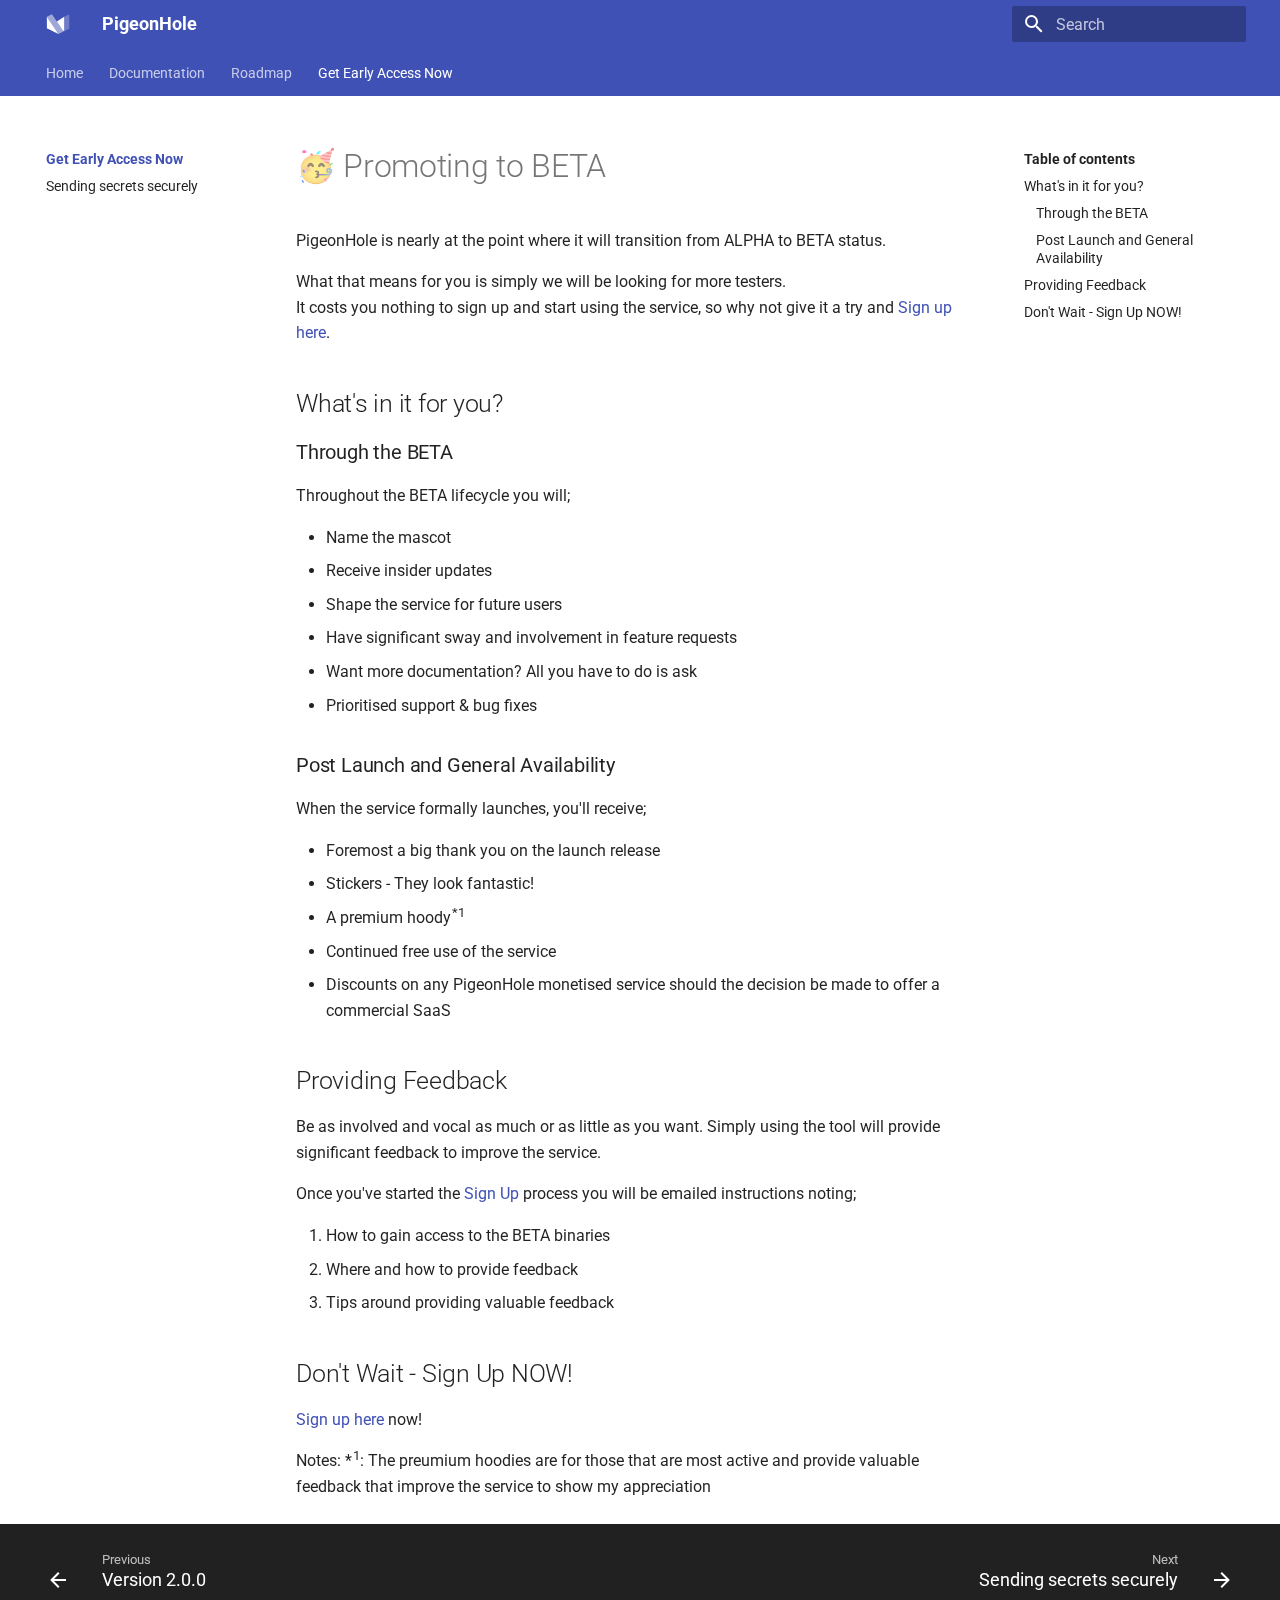
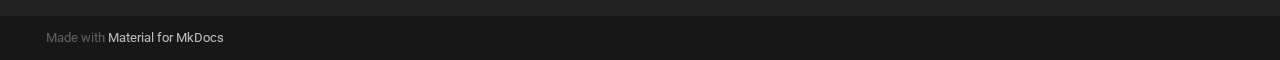
==== commit 71fc4391: "make publish" ====
--- a/docs/earlyaccess/index.html
+++ b/docs/earlyaccess/index.html
@@ -5,4 +5,4 @@
     c.charset='utf-8';c.src='https://web-sdk.smartlook.com/recorder.js';h.appendChild(c);
     })(document);
     smartlook('init', '8b5bb633013332c08c1abd576a83f036fb7fc806', { region: 'eu' });
-</script><link rel=stylesheet href=../overrides/assets/stylesheets/main.82a244a8.min.css></head> <body dir=ltr> <script>var palette=__md_get("__palette");if(palette&&"object"==typeof palette.color)for(var key of Object.keys(palette.color))document.body.setAttribute("data-md-color-"+key,palette.color[key])</script> <input class=md-toggle data-md-toggle=drawer type=checkbox id=__drawer autocomplete=off> <input class=md-toggle data-md-toggle=search type=checkbox id=__search autocomplete=off> <label class=md-overlay for=__drawer></label> <div data-md-component=skip> <a href=#promoting-to-beta class=md-skip> Skip to content </a> </div> <div data-md-component=announce> </div> <header class=md-header data-md-component=header> <nav class="md-header__inner md-grid" aria-label=Header> <a href=.. title=PigeonHole class="md-header__button md-logo" aria-label=PigeonHole data-md-component=logo> <svg xmlns=http://www.w3.org/2000/svg viewbox="0 0 89 89"> <path d=M3.136,17.387l0,42.932l42.932,21.467l-42.932,-64.399Z /> <path d=M21.91,8l42.933,64.398l-18.775,9.388l-42.932,-64.399l18.774,-9.387Z style="fill-opacity: 0.5"/> <path d=M67.535,17.387l-27.262,18.156l21.878,32.818l5.384,2.691l0,-53.665Z /> <path d=M67.535,17.387l0,53.666l18.774,-9.388l0,-53.665l-18.774,9.387Z style="fill-opacity: 0.25"/> </svg> </a> <label class="md-header__button md-icon" for=__drawer> <svg xmlns=http://www.w3.org/2000/svg viewbox="0 0 24 24"><path d="M3 6h18v2H3V6m0 5h18v2H3v-2m0 5h18v2H3v-2Z"/></svg> </label> <div class=md-header__title data-md-component=header-title> <div class=md-header__ellipsis> <div class=md-header__topic> <span class=md-ellipsis> PigeonHole </span> </div> <div class=md-header__topic data-md-component=header-topic> <span class=md-ellipsis> Get Early Access </span> </div> </div> </div> <form class=md-header__option data-md-component=palette> </form> <label class="md-header__button md-icon" for=__search> <svg xmlns=http://www.w3.org/2000/svg viewbox="0 0 24 24"><path d="M9.5 3A6.5 6.5 0 0 1 16 9.5c0 1.61-.59 3.09-1.56 4.23l.27.27h.79l5 5-1.5 1.5-5-5v-.79l-.27-.27A6.516 6.516 0 0 1 9.5 16 6.5 6.5 0 0 1 3 9.5 6.5 6.5 0 0 1 9.5 3m0 2C7 5 5 7 5 9.5S7 14 9.5 14 14 12 14 9.5 12 5 9.5 5Z"/></svg> </label> <div class=md-search data-md-component=search role=dialog> <label class=md-search__overlay for=__search></label> <div class=md-search__inner role=search> <form class=md-search__form name=search> <input type=text class=md-search__input name=query aria-label=Search placeholder=Search autocapitalize=off autocorrect=off autocomplete=off spellcheck=false data-md-component=search-query required> <label class="md-search__icon md-icon" for=__search> <svg xmlns=http://www.w3.org/2000/svg viewbox="0 0 24 24"><path d="M9.5 3A6.5 6.5 0 0 1 16 9.5c0 1.61-.59 3.09-1.56 4.23l.27.27h.79l5 5-1.5 1.5-5-5v-.79l-.27-.27A6.516 6.516 0 0 1 9.5 16 6.5 6.5 0 0 1 3 9.5 6.5 6.5 0 0 1 9.5 3m0 2C7 5 5 7 5 9.5S7 14 9.5 14 14 12 14 9.5 12 5 9.5 5Z"/></svg> <svg xmlns=http://www.w3.org/2000/svg viewbox="0 0 24 24"><path d="M20 11v2H8l5.5 5.5-1.42 1.42L4.16 12l7.92-7.92L13.5 5.5 8 11h12Z"/></svg> </label> <nav class=md-search__options aria-label=Search> <a href=javascript:void(0) class="md-search__icon md-icon" aria-label=Share data-clipboard data-clipboard-text data-md-component=search-share tabindex=-1> <svg xmlns=http://www.w3.org/2000/svg viewbox="0 0 24 24"><path d="M18 16.08c-.76 0-1.44.3-1.96.77L8.91 12.7c.05-.23.09-.46.09-.7 0-.24-.04-.47-.09-.7l7.05-4.11c.54.5 1.25.81 2.04.81a3 3 0 0 0 3-3 3 3 0 0 0-3-3 3 3 0 0 0-3 3c0 .24.04.47.09.7L8.04 9.81C7.5 9.31 6.79 9 6 9a3 3 0 0 0-3 3 3 3 0 0 0 3 3c.79 0 1.5-.31 2.04-.81l7.12 4.15c-.05.21-.08.43-.08.66 0 1.61 1.31 2.91 2.92 2.91 1.61 0 2.92-1.3 2.92-2.91A2.92 2.92 0 0 0 18 16.08Z"/></svg> </a> <button type=reset class="md-search__icon md-icon" aria-label=Clear tabindex=-1> <svg xmlns=http://www.w3.org/2000/svg viewbox="0 0 24 24"><path d="M19 6.41 17.59 5 12 10.59 6.41 5 5 6.41 10.59 12 5 17.59 6.41 19 12 13.41 17.59 19 19 17.59 13.41 12 19 6.41Z"/></svg> </button> </nav> <div class=md-search__suggest data-md-component=search-suggest></div> </form> <div class=md-search__output> <div class=md-search__scrollwrap data-md-scrollfix> <div class=md-search-result data-md-component=search-result> <div class=md-search-result__meta> Initializing search </div> <ol class=md-search-result__list></ol> </div> </div> </div> </div> </div> </nav> </header> <div class=md-container data-md-component=container> <nav class=md-tabs aria-label=Tabs data-md-component=tabs> <div class="md-tabs__inner md-grid"> <ul class=md-tabs__list> <li class=md-tabs__item> <a href=.. class=md-tabs__link> Home </a> </li> <li class=md-tabs__item> <a href=../documentation/quick-start/ class=md-tabs__link> Documentation </a> </li> <li class=md-tabs__item> <a href=../roadmap/v1/ class=md-tabs__link> Roadmap </a> </li> <li class=md-tabs__item> <a href=./ class="md-tabs__link md-tabs__link--active"> Get Early Access Now </a> </li> </ul> </div> </nav> <main class=md-main data-md-component=main> <div class="md-main__inner md-grid"> <div class="md-sidebar md-sidebar--primary" data-md-component=sidebar data-md-type=navigation> <div class=md-sidebar__scrollwrap> <div class=md-sidebar__inner> <nav class="md-nav md-nav--primary md-nav--lifted" aria-label=Navigation data-md-level=0> <label class=md-nav__title for=__drawer> <a href=.. title=PigeonHole class="md-nav__button md-logo" aria-label=PigeonHole data-md-component=logo> <svg xmlns=http://www.w3.org/2000/svg viewbox="0 0 89 89"> <path d=M3.136,17.387l0,42.932l42.932,21.467l-42.932,-64.399Z /> <path d=M21.91,8l42.933,64.398l-18.775,9.388l-42.932,-64.399l18.774,-9.387Z style="fill-opacity: 0.5"/> <path d=M67.535,17.387l-27.262,18.156l21.878,32.818l5.384,2.691l0,-53.665Z /> <path d=M67.535,17.387l0,53.666l18.774,-9.388l0,-53.665l-18.774,9.387Z style="fill-opacity: 0.25"/> </svg> </a> PigeonHole </label> <ul class=md-nav__list data-md-scrollfix> <li class=md-nav__item> <a href=.. class=md-nav__link> Home </a> </li> <li class="md-nav__item md-nav__item--nested"> <input class="md-nav__toggle md-toggle" data-md-toggle=__nav_2 type=checkbox id=__nav_2> <label class=md-nav__link for=__nav_2> Documentation <span class="md-nav__icon md-icon"></span> </label> <nav class=md-nav aria-label=Documentation data-md-level=1> <label class=md-nav__title for=__nav_2> <span class="md-nav__icon md-icon"></span> Documentation </label> <ul class=md-nav__list data-md-scrollfix> <li class=md-nav__item> <a href=../documentation/quick-start/ class=md-nav__link> Quick Start & Install </a> </li> <li class="md-nav__item md-nav__item--section md-nav__item--nested"> <input class="md-nav__toggle md-toggle" data-md-toggle=__nav_2_2 type=checkbox id=__nav_2_2> <label class=md-nav__link for=__nav_2_2> Configuration <span class="md-nav__icon md-icon"></span> </label> <nav class=md-nav aria-label=Configuration data-md-level=2> <label class=md-nav__title for=__nav_2_2> <span class="md-nav__icon md-icon"></span> Configuration </label> <ul class=md-nav__list data-md-scrollfix> <li class=md-nav__item> <a href=../documentation/configuration/overview/ class=md-nav__link> Overview </a> </li> </ul> </nav> </li> <li class="md-nav__item md-nav__item--section md-nav__item--nested"> <input class="md-nav__toggle md-toggle" data-md-toggle=__nav_2_3 type=checkbox id=__nav_2_3> <label class=md-nav__link for=__nav_2_3> Security <span class="md-nav__icon md-icon"></span> </label> <nav class=md-nav aria-label=Security data-md-level=2> <label class=md-nav__title for=__nav_2_3> <span class="md-nav__icon md-icon"></span> Security </label> <ul class=md-nav__list data-md-scrollfix> <li class=md-nav__item> <a href=../security/ class=md-nav__link> Security Architecture </a> </li> <li class=md-nav__item> <a href=../documentation/configuration/authentication/ class=md-nav__link> Authentication </a> </li> </ul> </nav> </li> </ul> </nav> </li> <li class="md-nav__item md-nav__item--nested"> <input class="md-nav__toggle md-toggle" data-md-toggle=__nav_3 type=checkbox id=__nav_3> <label class=md-nav__link for=__nav_3> Roadmap <span class="md-nav__icon md-icon"></span> </label> <nav class=md-nav aria-label=Roadmap data-md-level=1> <label class=md-nav__title for=__nav_3> <span class="md-nav__icon md-icon"></span> Roadmap </label> <ul class=md-nav__list data-md-scrollfix> <li class=md-nav__item> <a href=../roadmap/v1/ class=md-nav__link> Version 1.0.0 </a> </li> <li class=md-nav__item> <a href=../roadmap/v2/ class=md-nav__link> Version 2.0.0 </a> </li> </ul> </nav> </li> <li class="md-nav__item md-nav__item--active md-nav__item--nested"> <input class="md-nav__toggle md-toggle" data-md-toggle=__nav_4 type=checkbox id=__nav_4 checked> <div class="md-nav__link md-nav__link--index md-nav__link--active"> <a href=./ >Get Early Access Now</a> <label for=__nav_4> <span class="md-nav__icon md-icon"></span> </label> </div> <nav class=md-nav aria-label="Get Early Access Now" data-md-level=1> <label class=md-nav__title for=__nav_4> <span class="md-nav__icon md-icon"></span> Get Early Access Now </label> <ul class=md-nav__list data-md-scrollfix> <li class=md-nav__item> <a href=signup.md class=md-nav__link> None </a> </li> </ul> </nav> </li> </ul> </nav> </div> </div> </div> <div class="md-sidebar md-sidebar--secondary" data-md-component=sidebar data-md-type=toc> <div class=md-sidebar__scrollwrap> <div class=md-sidebar__inner> <nav class="md-nav md-nav--secondary" aria-label="Table of contents"> <label class=md-nav__title for=__toc> <span class="md-nav__icon md-icon"></span> Table of contents </label> <ul class=md-nav__list data-md-component=toc data-md-scrollfix> <li class=md-nav__item> <a href=#whats-in-it-for-you class=md-nav__link> What's in it for you? </a> <nav class=md-nav aria-label="What's in it for you?"> <ul class=md-nav__list> <li class=md-nav__item> <a href=#through-the-beta class=md-nav__link> Through the BETA </a> </li> <li class=md-nav__item> <a href=#post-launch-and-general-availability class=md-nav__link> Post Launch and General Availability </a> </li> </ul> </nav> </li> <li class=md-nav__item> <a href=#providing-feedback class=md-nav__link> Providing Feedback </a> </li> <li class=md-nav__item> <a href=#dont-wait-sign-up-now class=md-nav__link> Don't Wait - Sign Up NOW! </a> </li> </ul> </nav> </div> </div> </div> <div class=md-content data-md-component=content> <article class="md-content__inner md-typeset"> <h1 id=promoting-to-beta>🥳 Promoting to BETA<a class=headerlink href=#promoting-to-beta title="Permanent link">&para;</a></h1> <p>PigeonHole is nearly at the point where it will transition from ALPHA to BETA status.</p> <p>What that means for you is simply we will be looking for more testers. <br> It costs you nothing to sign up and start using the service, so why not give it a try and <a href=/earlyaccess/signup>Sign up here</a>.</p> <h2 id=whats-in-it-for-you>What's in it for you?<a class=headerlink href=#whats-in-it-for-you title="Permanent link">&para;</a></h2> <h3 id=through-the-beta>Through the BETA<a class=headerlink href=#through-the-beta title="Permanent link">&para;</a></h3> <p>Throughout the BETA lifecycle you will;</p> <ul> <li>Name the mascot</li> <li>Receive insider updates</li> <li>Shape the service for future users</li> <li>Have significant sway and involvement in feature requests</li> <li>Want more documentation? All you have to do is ask</li> <li>Prioritised support &amp; bug fixes</li> </ul> <h3 id=post-launch-and-general-availability>Post Launch and General Availability<a class=headerlink href=#post-launch-and-general-availability title="Permanent link">&para;</a></h3> <p>When the service formally launches, you'll receive;</p> <ul> <li>Foremost a big thank you on the launch release</li> <li>Stickers - They look fantastic!</li> <li>A premium hoody<sup>*1</sup></li> <li>Continued free use of the service</li> <li>Discounts on any PigeonHole monetised service should the decision be made to offer a commercial SaaS</li> </ul> <h2 id=providing-feedback>Providing Feedback<a class=headerlink href=#providing-feedback title="Permanent link">&para;</a></h2> <p>Be as involved and vocal as much or as little as you want. Simply using the tool will provide significant feedback to improve the service.</p> <p>Once you've started the <a href=/earlyaccess/signup>Sign Up</a> process you will be emailed instructions noting;</p> <ol> <li>How to gain access to the BETA binaries</li> <li>Where and how to provide feedback</li> <li>Tips around providing valuable feedback</li> </ol> <h2 id=dont-wait-sign-up-now>Don't Wait - Sign Up NOW!<a class=headerlink href=#dont-wait-sign-up-now title="Permanent link">&para;</a></h2> <p><a href=/earlyaccess/signup>Sign up here</a> now!</p> <p>Notes: *<sup>1</sup>: The preumium hoodies are for those that are most active and provide valuable feedback that improve the service to show my appreciation</p> </article> </div> </div> <a href=# class="md-top md-icon" data-md-component=top hidden> <svg xmlns=http://www.w3.org/2000/svg viewbox="0 0 24 24"><path d="M13 20h-2V8l-5.5 5.5-1.42-1.42L12 4.16l7.92 7.92-1.42 1.42L13 8v12Z"/></svg> Back to top </a> </main> <footer class=md-footer> <nav class="md-footer__inner md-grid" aria-label=Footer> <a href=../roadmap/v2/ class="md-footer__link md-footer__link--prev" aria-label="Previous: Version 2.0.0" rel=prev> <div class="md-footer__button md-icon"> <svg xmlns=http://www.w3.org/2000/svg viewbox="0 0 24 24"><path d="M20 11v2H8l5.5 5.5-1.42 1.42L4.16 12l7.92-7.92L13.5 5.5 8 11h12Z"/></svg> </div> <div class=md-footer__title> <div class=md-ellipsis> <span class=md-footer__direction> Previous </span> Version 2.0.0 </div> </div> </a> </nav> <div class="md-footer-meta md-typeset"> <div class="md-footer-meta__inner md-grid"> <div class=md-copyright> Made with <a href=https://squidfunk.github.io/mkdocs-material/ target=_blank rel=noopener> Material for MkDocs </a> </div> </div> </div> </footer> </div> <div class=md-dialog data-md-component=dialog> <div class="md-dialog__inner md-typeset"></div> </div> <script id=__config type=application/json>{"base": "..", "features": ["content.code.annotate", "content.tooltips", "navigation.indexes", "navigation.sections", "navigation.tabs", "navigation.top", "navigation.tracking", "search.highlight", "search.share", "search.suggest", "toc.follow"], "search": "../assets/javascripts/workers/search.85cb4492.min.js", "translations": {"clipboard.copied": "Copied to clipboard", "clipboard.copy": "Copy to clipboard", "search.config.lang": "en", "search.config.pipeline": "trimmer, stopWordFilter", "search.config.separator": "[\\s\\-]+", "search.placeholder": "Search", "search.result.more.one": "1 more on this page", "search.result.more.other": "# more on this page", "search.result.none": "No matching documents", "search.result.one": "1 matching document", "search.result.other": "# matching documents", "search.result.placeholder": "Type to start searching", "search.result.term.missing": "Missing", "select.version.title": "Select version"}}</script> <script src=../assets/javascripts/bundle.431f3d41.min.js></script> <script src=../overrides/assets/javascripts/bundle.1ff6d521.min.js></script> </body> </html>+</script><link rel=stylesheet href=../overrides/assets/stylesheets/main.82a244a8.min.css></head> <body dir=ltr> <script>var palette=__md_get("__palette");if(palette&&"object"==typeof palette.color)for(var key of Object.keys(palette.color))document.body.setAttribute("data-md-color-"+key,palette.color[key])</script> <input class=md-toggle data-md-toggle=drawer type=checkbox id=__drawer autocomplete=off> <input class=md-toggle data-md-toggle=search type=checkbox id=__search autocomplete=off> <label class=md-overlay for=__drawer></label> <div data-md-component=skip> <a href=#promoting-to-beta class=md-skip> Skip to content </a> </div> <div data-md-component=announce> </div> <header class=md-header data-md-component=header> <nav class="md-header__inner md-grid" aria-label=Header> <a href=.. title=PigeonHole class="md-header__button md-logo" aria-label=PigeonHole data-md-component=logo> <svg xmlns=http://www.w3.org/2000/svg viewbox="0 0 89 89"> <path d=M3.136,17.387l0,42.932l42.932,21.467l-42.932,-64.399Z /> <path d=M21.91,8l42.933,64.398l-18.775,9.388l-42.932,-64.399l18.774,-9.387Z style="fill-opacity: 0.5"/> <path d=M67.535,17.387l-27.262,18.156l21.878,32.818l5.384,2.691l0,-53.665Z /> <path d=M67.535,17.387l0,53.666l18.774,-9.388l0,-53.665l-18.774,9.387Z style="fill-opacity: 0.25"/> </svg> </a> <label class="md-header__button md-icon" for=__drawer> <svg xmlns=http://www.w3.org/2000/svg viewbox="0 0 24 24"><path d="M3 6h18v2H3V6m0 5h18v2H3v-2m0 5h18v2H3v-2Z"/></svg> </label> <div class=md-header__title data-md-component=header-title> <div class=md-header__ellipsis> <div class=md-header__topic> <span class=md-ellipsis> PigeonHole </span> </div> <div class=md-header__topic data-md-component=header-topic> <span class=md-ellipsis> Get Early Access </span> </div> </div> </div> <form class=md-header__option data-md-component=palette> </form> <label class="md-header__button md-icon" for=__search> <svg xmlns=http://www.w3.org/2000/svg viewbox="0 0 24 24"><path d="M9.5 3A6.5 6.5 0 0 1 16 9.5c0 1.61-.59 3.09-1.56 4.23l.27.27h.79l5 5-1.5 1.5-5-5v-.79l-.27-.27A6.516 6.516 0 0 1 9.5 16 6.5 6.5 0 0 1 3 9.5 6.5 6.5 0 0 1 9.5 3m0 2C7 5 5 7 5 9.5S7 14 9.5 14 14 12 14 9.5 12 5 9.5 5Z"/></svg> </label> <div class=md-search data-md-component=search role=dialog> <label class=md-search__overlay for=__search></label> <div class=md-search__inner role=search> <form class=md-search__form name=search> <input type=text class=md-search__input name=query aria-label=Search placeholder=Search autocapitalize=off autocorrect=off autocomplete=off spellcheck=false data-md-component=search-query required> <label class="md-search__icon md-icon" for=__search> <svg xmlns=http://www.w3.org/2000/svg viewbox="0 0 24 24"><path d="M9.5 3A6.5 6.5 0 0 1 16 9.5c0 1.61-.59 3.09-1.56 4.23l.27.27h.79l5 5-1.5 1.5-5-5v-.79l-.27-.27A6.516 6.516 0 0 1 9.5 16 6.5 6.5 0 0 1 3 9.5 6.5 6.5 0 0 1 9.5 3m0 2C7 5 5 7 5 9.5S7 14 9.5 14 14 12 14 9.5 12 5 9.5 5Z"/></svg> <svg xmlns=http://www.w3.org/2000/svg viewbox="0 0 24 24"><path d="M20 11v2H8l5.5 5.5-1.42 1.42L4.16 12l7.92-7.92L13.5 5.5 8 11h12Z"/></svg> </label> <nav class=md-search__options aria-label=Search> <a href=javascript:void(0) class="md-search__icon md-icon" aria-label=Share data-clipboard data-clipboard-text data-md-component=search-share tabindex=-1> <svg xmlns=http://www.w3.org/2000/svg viewbox="0 0 24 24"><path d="M18 16.08c-.76 0-1.44.3-1.96.77L8.91 12.7c.05-.23.09-.46.09-.7 0-.24-.04-.47-.09-.7l7.05-4.11c.54.5 1.25.81 2.04.81a3 3 0 0 0 3-3 3 3 0 0 0-3-3 3 3 0 0 0-3 3c0 .24.04.47.09.7L8.04 9.81C7.5 9.31 6.79 9 6 9a3 3 0 0 0-3 3 3 3 0 0 0 3 3c.79 0 1.5-.31 2.04-.81l7.12 4.15c-.05.21-.08.43-.08.66 0 1.61 1.31 2.91 2.92 2.91 1.61 0 2.92-1.3 2.92-2.91A2.92 2.92 0 0 0 18 16.08Z"/></svg> </a> <button type=reset class="md-search__icon md-icon" aria-label=Clear tabindex=-1> <svg xmlns=http://www.w3.org/2000/svg viewbox="0 0 24 24"><path d="M19 6.41 17.59 5 12 10.59 6.41 5 5 6.41 10.59 12 5 17.59 6.41 19 12 13.41 17.59 19 19 17.59 13.41 12 19 6.41Z"/></svg> </button> </nav> <div class=md-search__suggest data-md-component=search-suggest></div> </form> <div class=md-search__output> <div class=md-search__scrollwrap data-md-scrollfix> <div class=md-search-result data-md-component=search-result> <div class=md-search-result__meta> Initializing search </div> <ol class=md-search-result__list></ol> </div> </div> </div> </div> </div> </nav> </header> <div class=md-container data-md-component=container> <nav class=md-tabs aria-label=Tabs data-md-component=tabs> <div class="md-tabs__inner md-grid"> <ul class=md-tabs__list> <li class=md-tabs__item> <a href=.. class=md-tabs__link> Home </a> </li> <li class=md-tabs__item> <a href=../documentation/quick-start/ class=md-tabs__link> Documentation </a> </li> <li class=md-tabs__item> <a href=../roadmap/v1/ class=md-tabs__link> Roadmap </a> </li> <li class=md-tabs__item> <a href=./ class="md-tabs__link md-tabs__link--active"> Get Early Access Now </a> </li> </ul> </div> </nav> <main class=md-main data-md-component=main> <div class="md-main__inner md-grid"> <div class="md-sidebar md-sidebar--primary" data-md-component=sidebar data-md-type=navigation> <div class=md-sidebar__scrollwrap> <div class=md-sidebar__inner> <nav class="md-nav md-nav--primary md-nav--lifted" aria-label=Navigation data-md-level=0> <label class=md-nav__title for=__drawer> <a href=.. title=PigeonHole class="md-nav__button md-logo" aria-label=PigeonHole data-md-component=logo> <svg xmlns=http://www.w3.org/2000/svg viewbox="0 0 89 89"> <path d=M3.136,17.387l0,42.932l42.932,21.467l-42.932,-64.399Z /> <path d=M21.91,8l42.933,64.398l-18.775,9.388l-42.932,-64.399l18.774,-9.387Z style="fill-opacity: 0.5"/> <path d=M67.535,17.387l-27.262,18.156l21.878,32.818l5.384,2.691l0,-53.665Z /> <path d=M67.535,17.387l0,53.666l18.774,-9.388l0,-53.665l-18.774,9.387Z style="fill-opacity: 0.25"/> </svg> </a> PigeonHole </label> <ul class=md-nav__list data-md-scrollfix> <li class=md-nav__item> <a href=.. class=md-nav__link> Home </a> </li> <li class="md-nav__item md-nav__item--nested"> <input class="md-nav__toggle md-toggle" data-md-toggle=__nav_2 type=checkbox id=__nav_2> <label class=md-nav__link for=__nav_2> Documentation <span class="md-nav__icon md-icon"></span> </label> <nav class=md-nav aria-label=Documentation data-md-level=1> <label class=md-nav__title for=__nav_2> <span class="md-nav__icon md-icon"></span> Documentation </label> <ul class=md-nav__list data-md-scrollfix> <li class=md-nav__item> <a href=../documentation/quick-start/ class=md-nav__link> Quick Start & Install </a> </li> <li class="md-nav__item md-nav__item--section md-nav__item--nested"> <input class="md-nav__toggle md-toggle" data-md-toggle=__nav_2_2 type=checkbox id=__nav_2_2> <label class=md-nav__link for=__nav_2_2> Configuration <span class="md-nav__icon md-icon"></span> </label> <nav class=md-nav aria-label=Configuration data-md-level=2> <label class=md-nav__title for=__nav_2_2> <span class="md-nav__icon md-icon"></span> Configuration </label> <ul class=md-nav__list data-md-scrollfix> <li class=md-nav__item> <a href=../documentation/configuration/overview/ class=md-nav__link> Overview </a> </li> </ul> </nav> </li> <li class="md-nav__item md-nav__item--section md-nav__item--nested"> <input class="md-nav__toggle md-toggle" data-md-toggle=__nav_2_3 type=checkbox id=__nav_2_3> <label class=md-nav__link for=__nav_2_3> Security <span class="md-nav__icon md-icon"></span> </label> <nav class=md-nav aria-label=Security data-md-level=2> <label class=md-nav__title for=__nav_2_3> <span class="md-nav__icon md-icon"></span> Security </label> <ul class=md-nav__list data-md-scrollfix> <li class=md-nav__item> <a href=../security/ class=md-nav__link> Security Architecture </a> </li> <li class=md-nav__item> <a href=../documentation/configuration/authentication/ class=md-nav__link> Authentication </a> </li> </ul> </nav> </li> </ul> </nav> </li> <li class="md-nav__item md-nav__item--nested"> <input class="md-nav__toggle md-toggle" data-md-toggle=__nav_3 type=checkbox id=__nav_3> <label class=md-nav__link for=__nav_3> Roadmap <span class="md-nav__icon md-icon"></span> </label> <nav class=md-nav aria-label=Roadmap data-md-level=1> <label class=md-nav__title for=__nav_3> <span class="md-nav__icon md-icon"></span> Roadmap </label> <ul class=md-nav__list data-md-scrollfix> <li class=md-nav__item> <a href=../roadmap/v1/ class=md-nav__link> Version 1.0.0 </a> </li> <li class=md-nav__item> <a href=../roadmap/v2/ class=md-nav__link> Version 2.0.0 </a> </li> </ul> </nav> </li> <li class="md-nav__item md-nav__item--active md-nav__item--nested"> <input class="md-nav__toggle md-toggle" data-md-toggle=__nav_4 type=checkbox id=__nav_4 checked> <div class="md-nav__link md-nav__link--index md-nav__link--active"> <a href=./ >Get Early Access Now</a> <label for=__nav_4> <span class="md-nav__icon md-icon"></span> </label> </div> <nav class=md-nav aria-label="Get Early Access Now" data-md-level=1> <label class=md-nav__title for=__nav_4> <span class="md-nav__icon md-icon"></span> Get Early Access Now </label> <ul class=md-nav__list data-md-scrollfix> <li class=md-nav__item> <a href=signup/ class=md-nav__link> Sending secrets securely </a> </li> </ul> </nav> </li> </ul> </nav> </div> </div> </div> <div class="md-sidebar md-sidebar--secondary" data-md-component=sidebar data-md-type=toc> <div class=md-sidebar__scrollwrap> <div class=md-sidebar__inner> <nav class="md-nav md-nav--secondary" aria-label="Table of contents"> <label class=md-nav__title for=__toc> <span class="md-nav__icon md-icon"></span> Table of contents </label> <ul class=md-nav__list data-md-component=toc data-md-scrollfix> <li class=md-nav__item> <a href=#whats-in-it-for-you class=md-nav__link> What's in it for you? </a> <nav class=md-nav aria-label="What's in it for you?"> <ul class=md-nav__list> <li class=md-nav__item> <a href=#through-the-beta class=md-nav__link> Through the BETA </a> </li> <li class=md-nav__item> <a href=#post-launch-and-general-availability class=md-nav__link> Post Launch and General Availability </a> </li> </ul> </nav> </li> <li class=md-nav__item> <a href=#providing-feedback class=md-nav__link> Providing Feedback </a> </li> <li class=md-nav__item> <a href=#dont-wait-sign-up-now class=md-nav__link> Don't Wait - Sign Up NOW! </a> </li> </ul> </nav> </div> </div> </div> <div class=md-content data-md-component=content> <article class="md-content__inner md-typeset"> <h1 id=promoting-to-beta>🥳 Promoting to BETA<a class=headerlink href=#promoting-to-beta title="Permanent link">&para;</a></h1> <p>PigeonHole is nearly at the point where it will transition from ALPHA to BETA status.</p> <p>What that means for you is simply we will be looking for more testers. <br> It costs you nothing to sign up and start using the service, so why not give it a try and <a href=/earlyaccess/signup>Sign up here</a>.</p> <h2 id=whats-in-it-for-you>What's in it for you?<a class=headerlink href=#whats-in-it-for-you title="Permanent link">&para;</a></h2> <h3 id=through-the-beta>Through the BETA<a class=headerlink href=#through-the-beta title="Permanent link">&para;</a></h3> <p>Throughout the BETA lifecycle you will;</p> <ul> <li>Name the mascot</li> <li>Receive insider updates</li> <li>Shape the service for future users</li> <li>Have significant sway and involvement in feature requests</li> <li>Want more documentation? All you have to do is ask</li> <li>Prioritised support &amp; bug fixes</li> </ul> <h3 id=post-launch-and-general-availability>Post Launch and General Availability<a class=headerlink href=#post-launch-and-general-availability title="Permanent link">&para;</a></h3> <p>When the service formally launches, you'll receive;</p> <ul> <li>Foremost a big thank you on the launch release</li> <li>Stickers - They look fantastic!</li> <li>A premium hoody<sup>*1</sup></li> <li>Continued free use of the service</li> <li>Discounts on any PigeonHole monetised service should the decision be made to offer a commercial SaaS</li> </ul> <h2 id=providing-feedback>Providing Feedback<a class=headerlink href=#providing-feedback title="Permanent link">&para;</a></h2> <p>Be as involved and vocal as much or as little as you want. Simply using the tool will provide significant feedback to improve the service.</p> <p>Once you've started the <a href=/earlyaccess/signup>Sign Up</a> process you will be emailed instructions noting;</p> <ol> <li>How to gain access to the BETA binaries</li> <li>Where and how to provide feedback</li> <li>Tips around providing valuable feedback</li> </ol> <h2 id=dont-wait-sign-up-now>Don't Wait - Sign Up NOW!<a class=headerlink href=#dont-wait-sign-up-now title="Permanent link">&para;</a></h2> <p><a href=/earlyaccess/signup>Sign up here</a> now!</p> <p>Notes: *<sup>1</sup>: The preumium hoodies are for those that are most active and provide valuable feedback that improve the service to show my appreciation</p> </article> </div> </div> <a href=# class="md-top md-icon" data-md-component=top hidden> <svg xmlns=http://www.w3.org/2000/svg viewbox="0 0 24 24"><path d="M13 20h-2V8l-5.5 5.5-1.42-1.42L12 4.16l7.92 7.92-1.42 1.42L13 8v12Z"/></svg> Back to top </a> </main> <footer class=md-footer> <nav class="md-footer__inner md-grid" aria-label=Footer> <a href=../roadmap/v2/ class="md-footer__link md-footer__link--prev" aria-label="Previous: Version 2.0.0" rel=prev> <div class="md-footer__button md-icon"> <svg xmlns=http://www.w3.org/2000/svg viewbox="0 0 24 24"><path d="M20 11v2H8l5.5 5.5-1.42 1.42L4.16 12l7.92-7.92L13.5 5.5 8 11h12Z"/></svg> </div> <div class=md-footer__title> <div class=md-ellipsis> <span class=md-footer__direction> Previous </span> Version 2.0.0 </div> </div> </a> <a href=signup/ class="md-footer__link md-footer__link--next" aria-label="Next: Sending secrets securely" rel=next> <div class=md-footer__title> <div class=md-ellipsis> <span class=md-footer__direction> Next </span> Sending secrets securely </div> </div> <div class="md-footer__button md-icon"> <svg xmlns=http://www.w3.org/2000/svg viewbox="0 0 24 24"><path d="M4 11v2h12l-5.5 5.5 1.42 1.42L19.84 12l-7.92-7.92L10.5 5.5 16 11H4Z"/></svg> </div> </a> </nav> <div class="md-footer-meta md-typeset"> <div class="md-footer-meta__inner md-grid"> <div class=md-copyright> Made with <a href=https://squidfunk.github.io/mkdocs-material/ target=_blank rel=noopener> Material for MkDocs </a> </div> </div> </div> </footer> </div> <div class=md-dialog data-md-component=dialog> <div class="md-dialog__inner md-typeset"></div> </div> <script id=__config type=application/json>{"base": "..", "features": ["content.code.annotate", "content.tooltips", "navigation.indexes", "navigation.sections", "navigation.tabs", "navigation.top", "navigation.tracking", "search.highlight", "search.share", "search.suggest", "toc.follow"], "search": "../assets/javascripts/workers/search.85cb4492.min.js", "translations": {"clipboard.copied": "Copied to clipboard", "clipboard.copy": "Copy to clipboard", "search.config.lang": "en", "search.config.pipeline": "trimmer, stopWordFilter", "search.config.separator": "[\\s\\-]+", "search.placeholder": "Search", "search.result.more.one": "1 more on this page", "search.result.more.other": "# more on this page", "search.result.none": "No matching documents", "search.result.one": "1 matching document", "search.result.other": "# matching documents", "search.result.placeholder": "Type to start searching", "search.result.term.missing": "Missing", "select.version.title": "Select version"}}</script> <script src=../assets/javascripts/bundle.431f3d41.min.js></script> <script src=../overrides/assets/javascripts/bundle.1ff6d521.min.js></script> </body> </html>